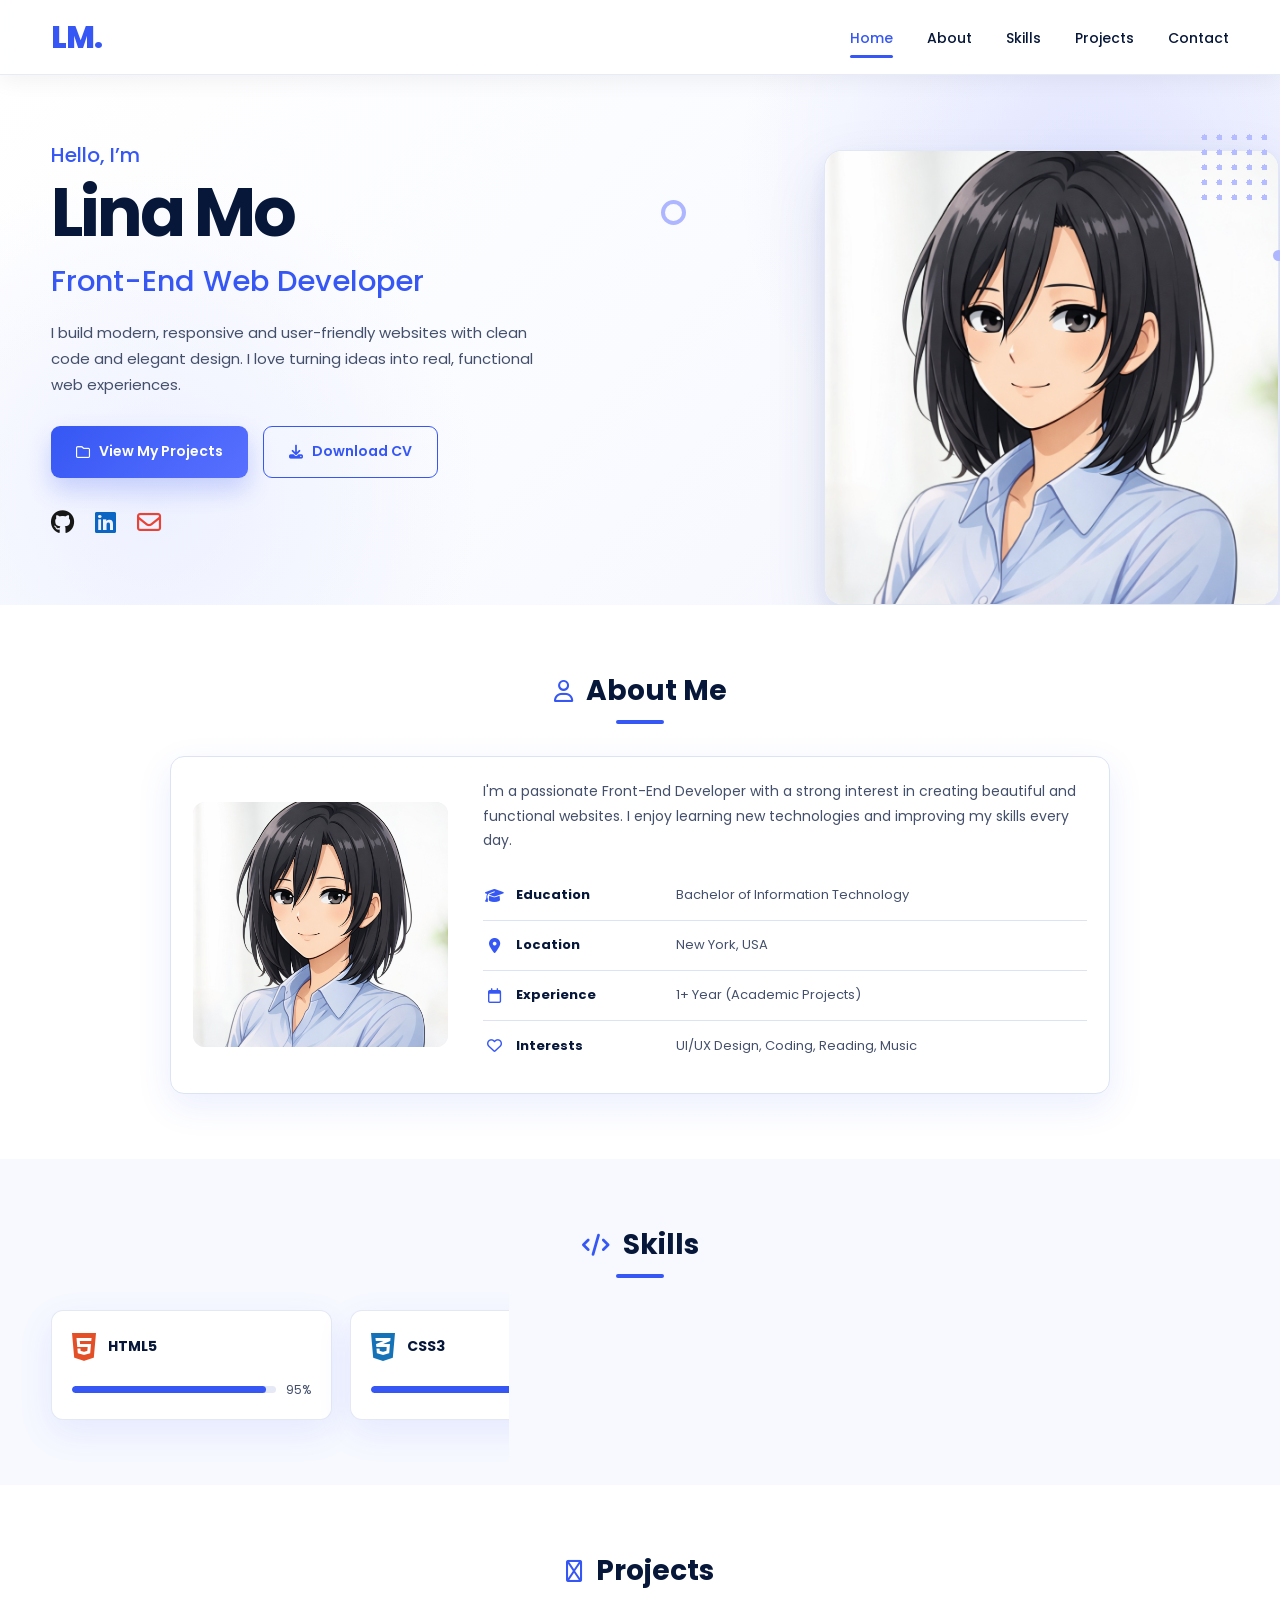
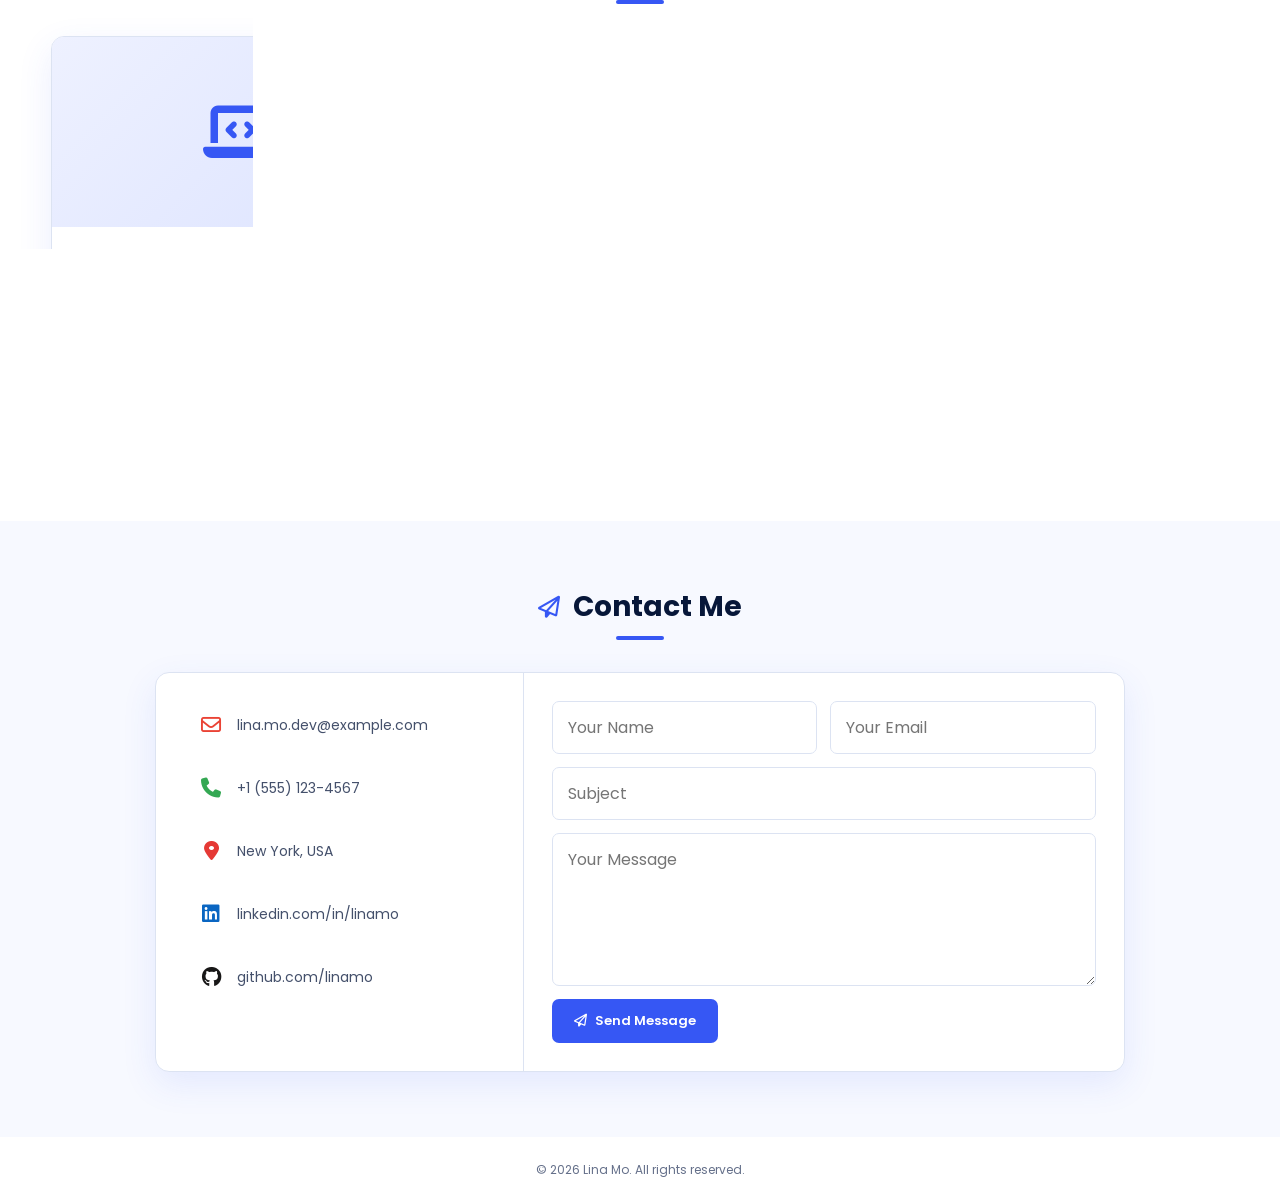
==== index.html @ 5834d437 "Initial portfolio website" ====
<!DOCTYPE html>
<html lang="en">
  <head>
    <meta charset="UTF-8" />

   <meta
      name="viewport"
      content="width=device-width, initial-scale=1.0"
    />

  <title>Lina Mo | Portfolio</title>

  <link rel="stylesheet" href="style.css" />

  <link
      rel="stylesheet"
      href="https://cdnjs.cloudflare.com/ajax/libs/font-awesome/6.5.2/css/all.min.css"
    />
  </head>

  <body>
<!-- Header -->

  <header class="header">
      <nav class="navbar container">
        <a href="#home" class="logo">LM.</a>

  <ul class="nav-links">
  <li>
    <a href="#home" class="active">Home</a>
  </li>

  <li>
    <a href="#about">About</a>
  </li>

   <li>
    <a href="#skills">Skills</a>
   </li>

   <li>
    <a href="#projects">Projects</a>
  </li>

   <li>
            <a href="#contact">Contact</a>
          </li>
        </ul>
      </nav>
    </header>

 <main>
 <!-- Hero Section -->

 <section class="hero" id="home">
        <div class="hero-container container">
          <div class="hero-content">
            <p class="hero-intro">Hello, I’m</p>

   <h1>Lina Mo</h1>

   <h2>Front-End Web Developer</h2>

  <p class="hero-description">
       I build modern, responsive and user-friendly websites
       with clean code and elegant design. I love turning ideas
       into real, functional web experiences.
  </p>

  <div class="hero-buttons">
              <a href="#projects" class="btn primary-btn">
                <i class="fa-regular fa-folder"></i>
                View My Projects
              </a>

   <a
                href="files/Lina_Mo_Sample_CV.pdf"
                class="btn secondary-btn"
                download
              >
                <i class="fa-solid fa-download"></i>
                Download CV
              </a>
            </div>

   <div class="social-links">
              <a href="#" aria-label="GitHub">
                <i class="fa-brands fa-github"></i>
              </a>

   <a href="#" aria-label="LinkedIn">
                <i class="fa-brands fa-linkedin"></i>
              </a>

   <a
                href="mailto:lina.mo.dev@example.com"
                aria-label="Email"
              >
                <i class="fa-regular fa-envelope"></i>
              </a>
            </div>
          </div>

  <div class="hero-visual">
            <span class="shape circle-shape"></span>
            <span class="shape dot-shape"></span>
            <span class="shape dots-shape"></span>

  <div class="hero-image-card">
 <img
    src="./images/mikasa-transparent.png"
    alt="Illustration of Lina Mo"
  />

            </div>
          </div>
        </div>
      </section>

<!-- About Section -->

<section class="about section" id="about">
        <div class="container">
          <div class="section-heading">
            <div class="heading-line">
              <i class="fa-regular fa-user"></i>
              <h2>About Me</h2>
            </div>

   <span class="heading-underline"></span>
          </div>

  <div class="about-card">
            <div class="about-image">
<img
    src="./images/mikasa-transparent.png"
    alt="Illustration of Lina Mo"
  />

            </div>

   <div class="about-content">
              <p class="about-description">
                I'm a passionate Front-End Developer with a strong
                interest in creating beautiful and functional websites.
                I enjoy learning new technologies and improving my
                skills every day.
              </p>

   <div class="about-details">
                <div class="detail-row">
                  <div class="detail-label">
                    <i class="fa-solid fa-graduation-cap"></i>
                    <strong>Education</strong>
                  </div>

   <p>Bachelor of Information Technology</p>
                </div>

  <div class="detail-row">
                  <div class="detail-label">
                    <i class="fa-solid fa-location-dot"></i>
                    <strong>Location</strong>
                  </div>

   <p>New York, USA</p>
                </div>

   <div class="detail-row">
                  <div class="detail-label">
                    <i class="fa-regular fa-calendar"></i>
                    <strong>Experience</strong>
                  </div>

  <p>1+ Year (Academic Projects)</p>
                </div>

  <div class="detail-row">
                  <div class="detail-label">
                    <i class="fa-regular fa-heart"></i>
                    <strong>Interests</strong>
                  </div>

   <p>UI/UX Design, Coding, Reading, Music</p>
                </div>
              </div>
            </div>
          </div>
        </div>
      </section>

 <!-- Skills Section -->

 <section class="skills section" id="skills">
        <div class="container">
          <div class="section-heading">
            <div class="heading-line">
              <i class="fa-solid fa-code"></i>
              <h2>Skills</h2>
            </div>

   <span class="heading-underline"></span>
          </div>

  <div class="skills-grid">
            <article class="skill-card">
              <div class="skill-top">
                <i class="fa-brands fa-html5 html-icon"></i>
                <h3>HTML5</h3>
              </div>
    <div class="skill-bottom">
                <div class="progress">
                  <span style="width: 95%"></span>
                </div>

   <p>95%</p>
              </div>
            </article>

  <article class="skill-card">
              <div class="skill-top">
                <i class="fa-brands fa-css3-alt css-icon"></i>
                <h3>CSS3</h3>
              </div>

  <div class="skill-bottom">
                <div class="progress">
                  <span style="width: 90%"></span>
  </div>

  <p>90%</p>
  </div>
  </article>

  <article class="skill-card">
              <div class="skill-top">
                <i class="fa-brands fa-js js-icon"></i>
                <h3>JavaScript</h3>
              </div>

   <div class="skill-bottom">
                <div class="progress">
                  <span style="width: 70%"></span>
                </div>

   <p>70%</p>
              </div>
            </article>

  <article class="skill-card">
              <div class="skill-top">
                <i class="fa-brands fa-github github-icon"></i>
                <h3>Git & GitHub</h3>
              </div>

  <div class="skill-bottom">
                <div class="progress">
                  <span style="width: 85%"></span>
                </div>

  <p>85%</p>
              </div>
            </article>
          </div>
        </div>
      </section>

 <!-- Projects Section -->

 <section class="projects section" id="projects">
        <div class="container">
          <div class="section-heading">
            <div class="heading-line">
              <i class="fa-regular fa-briefcase"></i>
              <h2>Projects</h2>
            </div>
       <span class="heading-underline"></span>
          </div>

  <div class="projects-grid">
            <article class="project-card">
              <div class="project-image project-placeholder">
                <i class="fa-solid fa-laptop-code"></i>
              </div>

  <div class="project-content">
                <h3>Portfolio Website</h3>

  <p>
                  A personal portfolio website created to showcase
                  skills, education and projects.
                </p>

   <div class="project-tags">
                  <span>HTML</span>
                  <span>CSS</span>
                </div>

   <div class="project-links">
                  <a href="#">
                    <i class="fa-solid fa-arrow-up-right-from-square"></i>
                    Live Demo
                  </a>

 <a href="#">
                    <i class="fa-brands fa-github"></i>
                    GitHub
                  </a>
                </div>
              </div>
            </article>

  <article class="project-card">
              <div class="project-image project-placeholder">
                <i class="fa-solid fa-id-card"></i>
              </div>

  <div class="project-content">
                <h3>Student ID System</h3>

   <p>
                  A digital student identification system with a
                  profile card and QR code.
                </p>

   <div class="project-tags">
                  <span>HTML</span>
                  <span>CSS</span>
                  <span>JavaScript</span>
                </div>

  <div class="project-links">
                  <a href="#">
                    <i class="fa-solid fa-arrow-up-right-from-square"></i>
                    Live Demo
                  </a>

  <a href="#">
                    <i class="fa-brands fa-github"></i>
                    GitHub
                  </a>
                </div>
              </div>
            </article>

  <article class="project-card">
              <div class="project-image project-placeholder">
                <i class="fa-solid fa-mug-hot"></i>
              </div>

   <div class="project-content">
                <h3>Coffee Shop Website</h3>

   <p>
                  A modern and responsive landing page designed for a
                  coffee shop.
                </p>

  <div class="project-tags">
                  <span>HTML</span>
                  <span>CSS</span>
                </div>

   <div class="project-links">
                  <a href="#">
                    <i class="fa-solid fa-arrow-up-right-from-square"></i>
                    Live Demo
                  </a>

  <a href="#">
                    <i class="fa-brands fa-github"></i>
                    GitHub
                  </a>
                </div>
              </div>
            </article>
          </div>
        </div>
      </section>

<!-- Contact Section -->
<section class="contact section" id="contact">
        <div class="container">
          <div class="section-heading">
            <div class="heading-line">
              <i class="fa-regular fa-paper-plane"></i>
              <h2>Contact Me</h2>
            </div>

<span class="heading-underline"></span>
          </div>

  <div class="contact-card">
            <div class="contact-info">
              <div class="contact-item">
                <i class="fa-regular fa-envelope"></i>
                <p>lina.mo.dev@example.com</p>
              </div>

  <div class="contact-item">
                <i class="fa-solid fa-phone"></i>
                <p>+1 (555) 123-4567</p>
              </div>

  <div class="contact-item">
                <i class="fa-solid fa-location-dot"></i>
                <p>New York, USA</p>
              </div>

   <div class="contact-item">
                <i class="fa-brands fa-linkedin"></i>
                <p>linkedin.com/in/linamo</p>
              </div>

   <div class="contact-item">
                <i class="fa-brands fa-github"></i>
                <p>github.com/linamo</p>
              </div>
            </div>

  <form class="contact-form">
              <div class="form-row">
                <input
                  type="text"
                  name="name"
                  placeholder="Your Name"
                  required
                />

  <input
                  type="email"
                  name="email"
                  placeholder="Your Email"
                  required
                />
              </div>

  <input
                type="text"
                name="subject"
                placeholder="Subject"
                required
              />

  <textarea
                name="message"
                placeholder="Your Message"
                rows="5"
                required
              ></textarea>

  <button type="submit" class="send-button">
                <i class="fa-regular fa-paper-plane"></i>
                Send Message
              </button>
            </form>
          </div>
        </div>
      </section>
    </main>

<footer class="footer">
      <p>© 2026 Lina Mo. All rights reserved.</p>
    </footer>
  </body>
</html>
---- style.css ----
@import url("https://fonts.googleapis.com/css2?family=Poppins:wght@400;500;600;700;800&display=swap");

:root {
  --primary: #3657f4;
  --primary-dark: #2842d8;
  --dark: #071739;
  --text: #44506b;
  --light-text: #65708a;
  --background: #f8faff;
  --white: #ffffff;
  --soft-blue: #eef1ff;
  --border: #dce3f2;
  --shadow: 0 12px 35px rgba(54, 87, 244, 0.1);
}

* {
  margin: 0;
  padding: 0;
  box-sizing: border-box;
}

html {
  scroll-behavior: smooth;
  scroll-padding-top: 75px;
}

body {
  font-family: "Poppins", sans-serif;
  color: var(--dark);
  background-color: var(--background);
}

a {
  text-decoration: none;
}

ul {
  list-style: none;
}

img {
  display: block;
  max-width: 100%;
}

button,
input,
textarea {
  font: inherit;
}

.container {
  width: min(1240px, 92%);
  margin-inline: auto;
}

/* Header */

.header {
  width: 100%;
  position: sticky;
  top: 0;
  z-index: 1000;

  background-color: rgba(255, 255, 255, 0.88);
  backdrop-filter: blur(14px);
  -webkit-backdrop-filter: blur(14px);

  border-bottom: 1px solid rgba(220, 227, 242, 0.7);
  box-shadow: 0 5px 22px rgba(15, 23, 42, 0.06);
}

.navbar {
  min-height: 74px;

  display: flex;
  justify-content: space-between;
  align-items: center;
}

.logo {
  color: var(--primary);
  font-size: 31px;
  font-weight: 800;
  letter-spacing: -1px;
}

.nav-links {
  display: flex;
  align-items: center;
  gap: 34px;
}

.nav-links a {
  color: var(--dark);
  font-size: 14px;
  font-weight: 500;
  padding-block: 26px;

  position: relative;
  transition: color 0.25s ease;
}

.nav-links a::after {
  content: "";

  width: 0;
  height: 3px;

  position: absolute;
  left: 0;
  bottom: 16px;

  border-radius: 20px;
  background-color: var(--primary);

  transition: width 0.25s ease;
}

.nav-links a:hover,
.nav-links a.active {
  color: var(--primary);
}

.nav-links a:hover::after,
.nav-links a.active::after {
  width: 100%;
}

/* Hero */

.hero {
  overflow: hidden;
  position: relative;

  background:
    radial-gradient(
      circle at 85% 18%,
      rgba(93, 112, 255, 0.15),
      transparent 30%
    ),
    radial-gradient(
      circle at 12% 80%,
      rgba(220, 226, 255, 0.45),
      transparent 27%
    ),
    linear-gradient(
      135deg,
      #ffffff 0%,
      #fafbff 50%,
      #f3f5ff 100%
    );
}

.hero-container {
  min-height: 530px;

  display: grid;
  grid-template-columns: 46% 54%;
  align-items: center;
  gap: 50px;
}

.hero-content {
  position: relative;
  z-index: 5;
}

.hero-intro {
  color: var(--primary);
  font-size: 20px;
  font-weight: 500;
  margin-bottom: 7px;
}

.hero-content h1 {
  color: var(--dark);
  font-size: clamp(52px, 5.4vw, 68px);
  line-height: 1.05;
  letter-spacing: -3px;
  margin-bottom: 11px;
}

.hero-content h2 {
  color: var(--primary);
  font-size: clamp(23px, 2.4vw, 29px);
  font-weight: 500;
  margin-bottom: 17px;
}

.hero-description {
  max-width: 500px;

  color: var(--text);
  font-size: 15px;
  line-height: 1.75;

  margin-bottom: 27px;
}

.hero-buttons {
  display: flex;
  flex-wrap: wrap;
  gap: 15px;

  margin-bottom: 27px;
}

.btn {
  min-height: 52px;
  padding: 14px 25px;

  display: inline-flex;
  justify-content: center;
  align-items: center;
  gap: 9px;

  border-radius: 9px;
  font-size: 14px;
  font-weight: 600;

  transition:
    transform 0.25s ease,
    box-shadow 0.25s ease,
    background-color 0.25s ease,
    color 0.25s ease;
}
.primary-btn {
  color: var(--white);

  background:
    linear-gradient(
      135deg,
      var(--primary),
      #5870ff
    );

  box-shadow: 0 12px 24px rgba(54, 87, 244, 0.23);
}

.primary-btn:hover {
  background:
    linear-gradient(
      135deg,
      var(--primary-dark),
      var(--primary)
    );

  transform: translateY(-3px);
  box-shadow: 0 16px 30px rgba(54, 87, 244, 0.3);
}

.secondary-btn {
  color: var(--primary);
  border: 1.5px solid var(--primary);
  background-color: transparent;
}

.secondary-btn:hover {
  color: var(--white);
  background-color: var(--primary);
  transform: translateY(-3px);
}

.social-links {
  display: flex;
  align-items: center;
  gap: 21px;
}

.social-links a {
  color: var(--dark);
  font-size: 24px;

  transition:
    color 0.25s ease,
    transform 0.25s ease;
}
.social-links .fa-github {
  color: #181717;
}

.social-links .fa-linkedin {
  color: #0a66c2;
}

.social-links .fa-envelope {
  color: #ea4335;
}

.social-links a:hover {
  color: var(--primary);
  transform: translateY(-3px);
}

.social-links a:hover i {
  transform: scale(1.15);
}

.social-links i {
  transition:
    transform 0.25s ease,
    filter 0.25s ease;
}

.social-links a:hover i {
  filter: brightness(0.9);
}

/* Hero Image */

.hero-visual {
  min-height: 530px;

  position: relative;

  display: flex;
  justify-content: flex-end;
  align-items: flex-end;
}

.hero-image-card {
  width: 455px;
  height: 455px;

  position: relative;
  z-index: 2;

  overflow: hidden;

  border: 1px solid rgba(220, 227, 242, 0.85);
  border-radius: 18px;

  background-color: var(--white);

  box-shadow:
    0 24px 60px rgba(37, 54, 110, 0.13),
    0 8px 20px rgba(54, 87, 244, 0.08);

  transition:
    transform 0.4s ease,
    box-shadow 0.4s ease;
}

.hero-image-card:hover {
  transform: translateY(-8px);

  box-shadow:
    0 32px 70px rgba(37, 54, 110, 0.17),
    0 12px 25px rgba(54, 87, 244, 0.12);
}

.about-card,
.skill-card,
.project-card,
.contact-card {
  transition:
    transform 0.3s ease,
    box-shadow 0.3s ease;
}

.about-card:hover,
.skill-card:hover,
.project-card:hover {
  transform: translateY(-6px);
  box-shadow: 0 18px 40px rgba(54, 87, 244, 0.13);
}
.hero-content {
  animation: fadeUp 0.8s ease both;
}

.hero-visual {
  animation: fadeInRight 0.9s ease both;
}

.about-card,
.skills-grid,
.projects-grid,
.contact-card {
  animation: fadeUp 0.8s ease both;
}

@keyframes fadeUp {
  from {
    opacity: 0;
    transform: translateY(25px);
  }

  to {
    opacity: 1;
    transform: translateY(0);
  }
}

@keyframes fadeInRight {
  from {
    opacity: 0;
    transform: translateX(35px);
  }

  to {
    opacity: 1;
    transform: translateX(0);
  }
}

.hero-image-card img {
  width: 100%;
  height: 100%;

  object-fit: cover;
  object-position: top center;
}

.shape {
  position: absolute;
  z-index: 3;
  pointer-events: none;
}

.circle-shape {
  width: 25px;
  height: 25px;

  top: 125px;
  left: 18px;

  border: 4px solid #aeb6ff;
  border-radius: 50%;
}

.dot-shape {
  width: 11px;
  height: 11px;

  top: 175px;
  right: -5px;

  border-radius: 50%;
  background-color: #aeb6ff;
}

.dots-shape {
  width: 70px;
  height: 70px;

  top: 55px;
  right: 12px;

  background-image: radial-gradient(
    #b5bcff 3px,
    transparent 3px
  );

  background-size: 15px 15px;
}

/* Shared Sections */

.section {
  padding: 65px 0;
}

.section-heading {
  display: flex;
  flex-direction: column;
  align-items: center;

  margin-bottom: 32px;
}

.heading-line {
  display: flex;
  align-items: center;
  gap: 13px;
}

.heading-line i {
  color: var(--primary);
  font-size: 22px;
}

.heading-line h2 {
  color: var(--dark);
  font-size: 28px;
}

.heading-underline {
  width: 48px;
  height: 4px;

  margin-top: 8px;

  border-radius: 20px;
  background-color: var(--primary);
}

/* About */

.about {
  background-color: var(--white);
}

.about-card {
  max-width: 940px;
  margin-inline: auto;
  padding: 22px;

  display: grid;
  grid-template-columns: 255px 1fr;
  align-items: center;
  gap: 35px;

  border: 1px solid var(--border);
  border-radius: 14px;
  background-color: var(--white);
  box-shadow: var(--shadow);
}

.about-image {
  height: 245px;

  overflow: hidden;
  border-radius: 12px;
  background-color: var(--soft-blue);
}

.about-image img {
  width: 100%;
  height: 100%;

  object-fit: cover;
  object-position: top center;
}

.about-description {
  color: var(--text);
  font-size: 14px;
  line-height: 1.75;

  margin-bottom: 18px;
}

.detail-row {
  min-height: 50px;

  display: grid;
  grid-template-columns: 175px 1fr;
  align-items: center;
  gap: 18px;

  border-bottom: 1px solid var(--border);
}

.detail-row:last-child {
  border-bottom: none;
}

.detail-label {
  display: flex;
  align-items: center;
  gap: 11px;
}

.detail-label i {
  width: 22px;

  color: var(--primary);
  font-size: 15px;
  text-align: center;
}

.detail-label strong {
  color: var(--dark);
  font-size: 13px;
}

.detail-row p {
  color: var(--text);
  font-size: 13px;
}

/* Skills */

.skills {
  background-color: #f7f9ff;
}

.skills-grid {
  display: grid;
  grid-template-columns: repeat(4, 1fr);
  gap: 18px;
}

.skill-card {
  padding: 20px;

  border: 1px solid rgba(220, 227, 242, 0.8);
  border-radius: 12px;

  background-color: var(--white);
  box-shadow: var(--shadow);
}

.skill-top {
  display: flex;
  align-items: center;
  gap: 12px;

  margin-bottom: 18px;
}

.skill-top i {
  font-size: 32px;
}

.skill-top h3 {
  font-size: 14px;
}

.html-icon {
  color: #e34f26;
}

.css-icon {
  color: #1572b6;
}

.js-icon {
  color: #e9c500;
}

.github-icon {
  color: #111827;
}

.skill-bottom {
  display: flex;
  align-items: center;
  gap: 10px;
}

.progress {
  height: 7px;
  flex: 1;

  overflow: hidden;
  border-radius: 20px;
  background-color: #e5e9f5;
}

.progress span {
  display: block;
  height: 100%;

  border-radius: 20px;
  background-color: var(--primary);
}

.skill-bottom p {
  color: var(--text);
  font-size: 12px;
}

/* Projects */

.projects {
  background-color: var(--white);
}

.projects-grid {
  display: grid;
  grid-template-columns: repeat(3, 1fr);
  gap: 22px;
}

.project-card {
  overflow: hidden;

  border: 1px solid var(--border);
  border-radius: 13px;

  background-color: var(--white);
  box-shadow: var(--shadow);

  transition:
    transform 0.25s ease,
    box-shadow 0.25s ease;
}

.project-card:hover {
  transform: translateY(-6px);
  box-shadow: 0 18px 40px rgba(54, 87, 244, 0.14);
}

.project-image {
  width: 100%;
  height: 190px;
}

.project-placeholder {
  display: flex;
  justify-content: center;
  align-items: center;

  color: var(--primary);
  font-size: 60px;

  background:
    linear-gradient(
      135deg,
      #eef1ff,
      #dce3ff
    );
}

.project-content {
  padding: 20px;
}

.project-content h3 {
  font-size: 17px;
  margin-bottom: 9px;
}

.project-content > p {
  min-height: 66px;

  color: var(--text);
  font-size: 13px;
  line-height: 1.65;
}

.project-tags {
  display: flex;
  flex-wrap: wrap;
  gap: 7px;

  margin: 15px 0;
}

.project-tags span {
  padding: 4px 9px;

  color: var(--primary);
  font-size: 10px;
  font-weight: 600;

  border-radius: 5px;
  background-color: var(--soft-blue);
}

.project-links {
  display: flex;
  justify-content: space-between;
  gap: 15px;

  padding-top: 14px;
  border-top: 1px solid var(--border);
}

.project-links a {
  color: var(--primary);
  font-size: 12px;
  font-weight: 600;
}

/* Contact */

.contact {
  background-color: #f7f9ff;
}

.contact-card {
  max-width: 970px;
  margin-inline: auto;

  display: grid;
  grid-template-columns: 38% 62%;

  overflow: hidden;
  border: 1px solid var(--border);
  border-radius: 14px;

  background-color: var(--white);
  box-shadow: var(--shadow);
}

.contact-info {
  padding: 32px;

  border-right: 1px solid var(--border);
}

.contact-item {
    display: flex;
    align-items: center;
    gap: 15px;
    margin-bottom: 22px;
}


.contact-item:last-child {
  margin-bottom: 0;
}

.contact-item i {
    width: 22px;
    font-size: 20px;
    text-align: center;
    transition: transform .3s ease;
}

.contact-item:hover i{
    transform: scale(1.15);
}

.contact-item p{
    color: var(--text);
    font-size:14px;
}
.contact-item .fa-envelope{
    color:#EA4335;
}

.contact-item .fa-phone{
    color:#34A853;
}

.contact-item .fa-location-dot{
    color:#E53935;
}

.contact-item .fa-linkedin{
    color:#0A66C2;
}

.contact-item .fa-github{
    color:#181717;
}
.contact-item {
    padding: 10px 12px;
    border-radius: 10px;
    transition:
        background-color .3s ease,
        transform .3s ease;
}

.contact-item:hover {
    background-color: #f4f7ff;
    transform: translateX(4px);
}

.contact-form {
  padding: 28px;

  display: flex;
  flex-direction: column;
  gap: 13px;
}

.form-row {
  display: grid;
  grid-template-columns: 1fr 1fr;
  gap: 13px;
}

.contact-form input,
.contact-form textarea {
  width: 100%;
  padding: 13px 15px;

  color: var(--dark);

  outline: none;
  resize: vertical;

  border: 1px solid var(--border);
  border-radius: 7px;
  background-color: var(--white);

  transition:
    border-color 0.25s ease,
    box-shadow 0.25s ease;
}

.contact-form input:focus,
.contact-form textarea:focus {
  border-color: var(--primary);
  box-shadow: 0 0 0 3px rgba(54, 87, 244, 0.09);
}

.send-button {
  width: fit-content;
  padding: 12px 22px;

  display: inline-flex;
  align-items: center;
  gap: 8px;

  color: var(--white);
  font-size: 13px;
  font-weight: 600;

  cursor: pointer;
  border: none;
  border-radius: 7px;
  background-color: var(--primary);

  transition:
    transform 0.25s ease,
    background-color 0.25s ease;
}

.send-button:hover {
  background-color: var(--primary-dark);
  transform: translateY(-2px);
}

/* Footer */

.footer {
  padding: 24px;

  color: var(--light-text);
  font-size: 12px;
  text-align: center;

  background-color: var(--white);
}

/* Tablet */

@media (max-width: 950px) {
  .hero-container {
    grid-template-columns: 1fr;
    gap: 25px;

    padding-block: 55px 0;
    text-align: center;
  }

  .hero-content {
    order: 2;
    padding-bottom: 50px;
  }

  .hero-visual {
    order: 1;

    min-height: 430px;
    justify-content: center;
  }

  .hero-description {
    margin-inline: auto;
  }

  .hero-buttons,
  .social-links {
    justify-content: center;
  }

  .hero-image-card {
    width: 400px;
    height: 400px;
  }

  .skills-grid {
    grid-template-columns: repeat(2, 1fr);
  }

  .projects-grid {
    grid-template-columns: repeat(2, 1fr);
  }
}

/* Mobile */

@media (max-width: 720px) {
  html {
    scroll-padding-top: 125px;
  }

  .navbar {
    flex-direction: column;
    justify-content: center;
    gap: 7px;

    padding-top: 10px;
  }

  .logo {
    font-size: 27px;
  }

  .nav-links {
    width: 100%;

    justify-content: center;
    flex-wrap: wrap;

    gap: 16px;
  }

  .nav-links a {
    padding-block: 8px 15px;
    font-size: 12px;
  }

  .nav-links a::after {
    bottom: 6px;
  }

  .hero-container {
    padding-top: 35px;
  }

  .hero-visual {
    min-height: 340px;
  }

  .hero-image-card {
    width: 325px;
    height: 325px;
  }

  .circle-shape {
    left: 3px;
  }

  .dot-shape {
    right: 3px;
  }

  .hero-content h1 {
    font-size: 45px;
  }

  .hero-content h2 {
    font-size: 22px;
  }

  .hero-description {
    font-size: 14px;
  }

  .btn {
    width: 100%;
  }

  .section {
    padding: 50px 0;
  }

  .heading-line h2 {
    font-size: 24px;
  }

  .about-card {
    grid-template-columns: 1fr;
    padding: 18px;
  }

  .about-image {
    width: min(320px, 100%);
    height: 280px;

    margin-inline: auto;
  }

  .detail-row {
    grid-template-columns: 1fr;
    gap: 7px;

    padding: 12px 0;
  }

  .skills-grid,
  .projects-grid {
    grid-template-columns: 1fr;
  }

  .contact-card {
    grid-template-columns: 1fr;
  }

  .contact-info {
    border-right: none;
    border-bottom: 1px solid var(--border);
  }

  .form-row {
    grid-template-columns: 1fr;
  }

  .send-button {
    width: 100%;
    justify-content: center;
  }
}

/* Small Mobile */

@media (max-width: 420px) {
  .container {
    width: 92%;
  }

  .nav-links {
    gap: 11px;
  }

  .hero-visual {
    min-height: 290px;
  }

  .hero-image-card {
    width: 275px;
    height: 275px;
  }

  .hero-content h1 {
    font-size: 39px;
  }

  .hero-content h2 {
    font-size: 19px;
  }

  .hero-description {
    font-size: 13px;
  }

  .contact-info,
  .contact-form {
    padding: 22px 18px;
  }
}
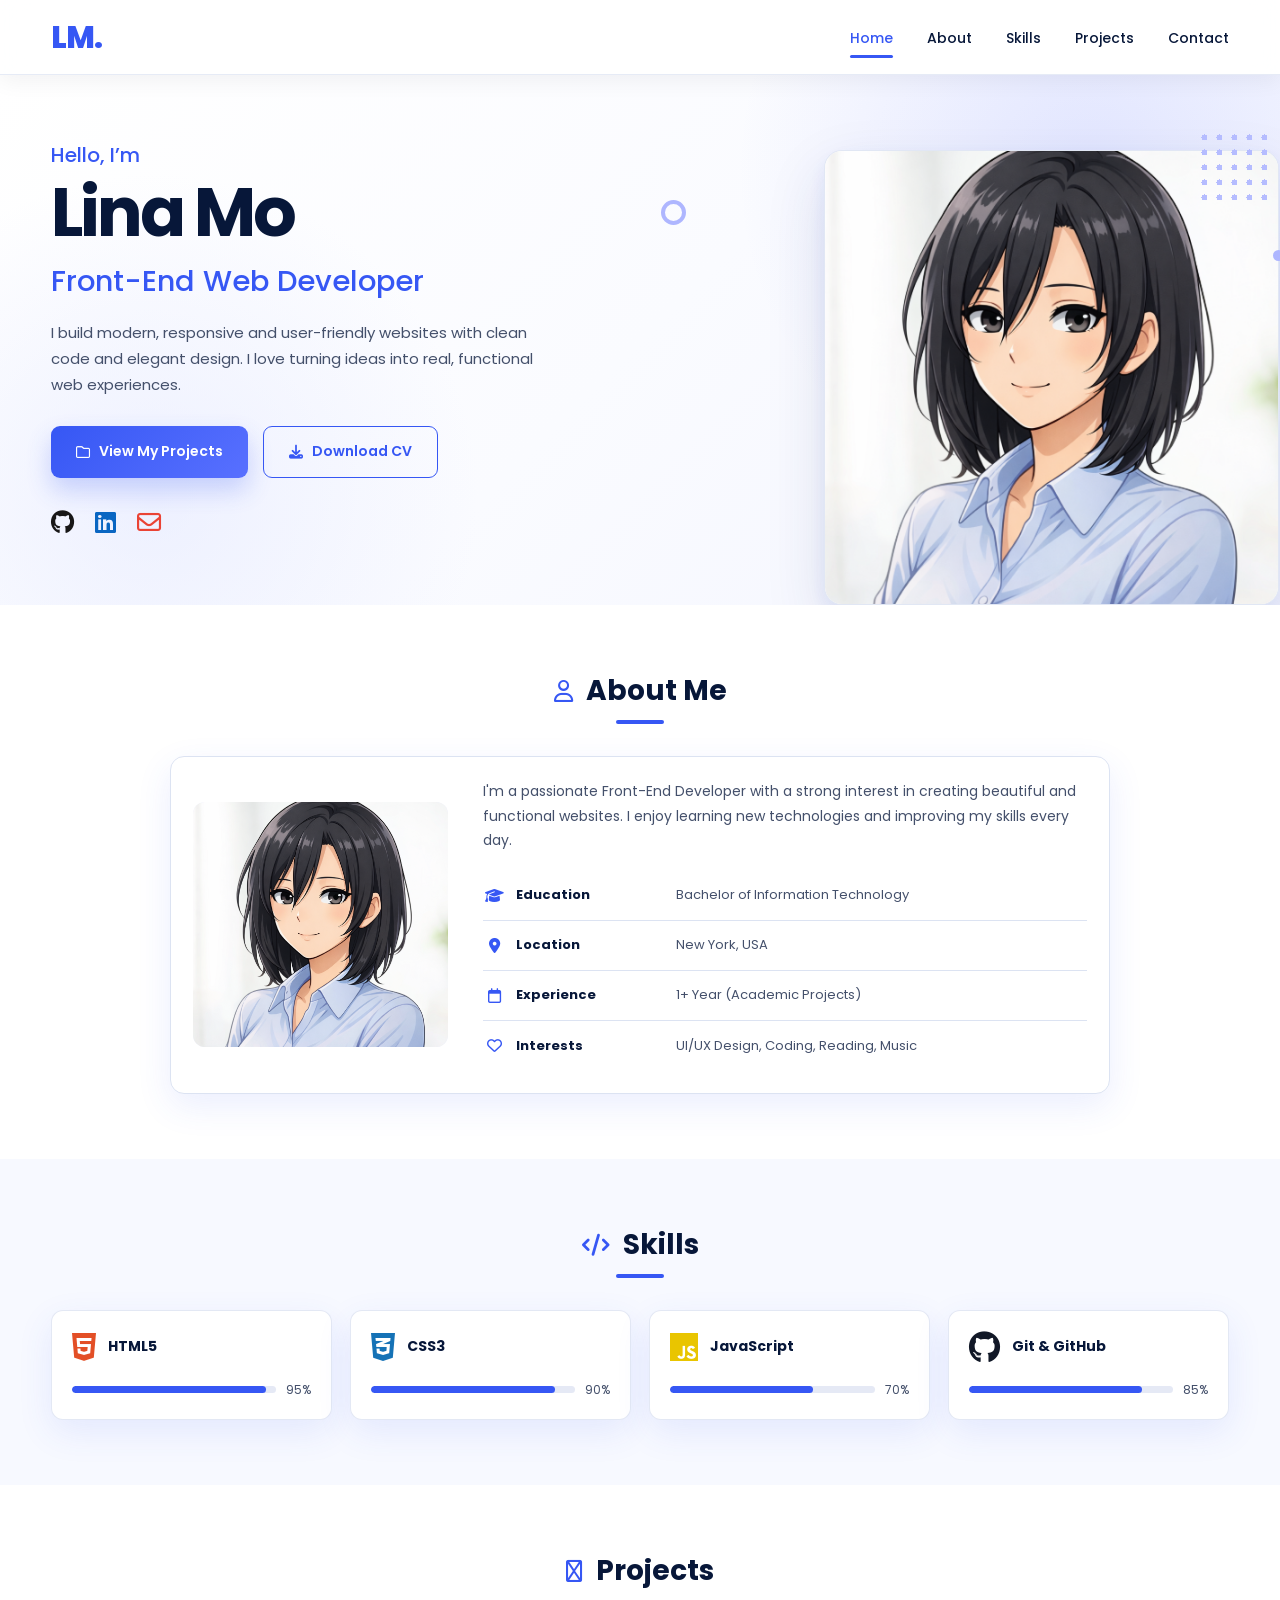
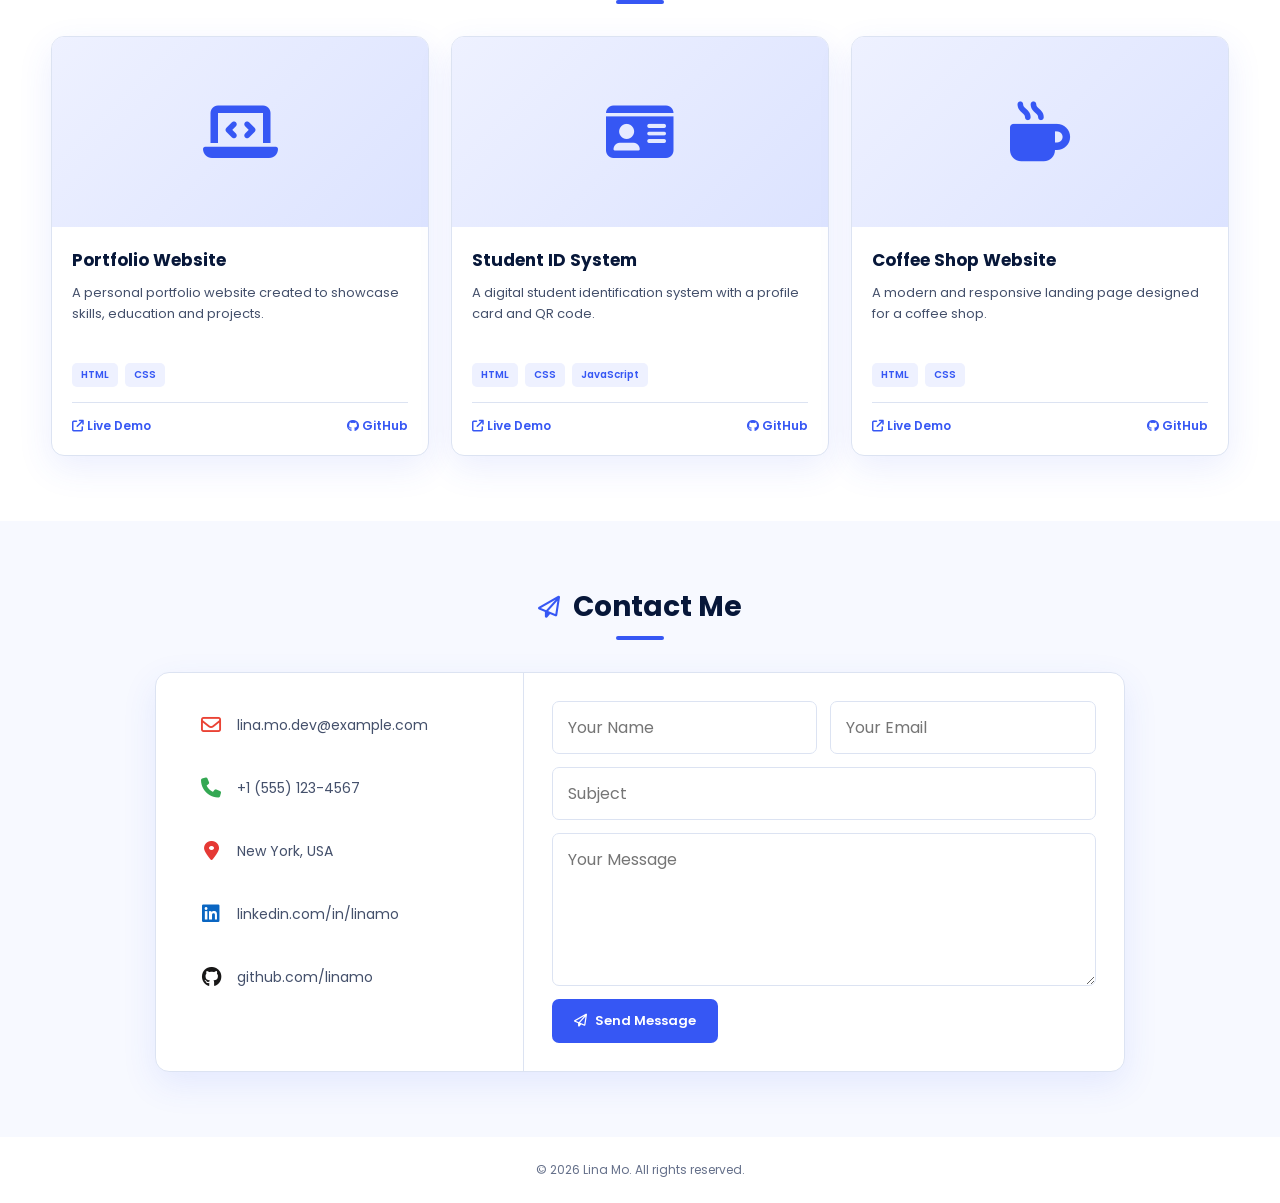
==== commit f3127483: "Update portfolio links" ====
--- a/index.html
+++ b/index.html
@@ -84,9 +84,14 @@
             </div>
 
    <div class="social-links">
-              <a href="#" aria-label="GitHub">
-                <i class="fa-brands fa-github"></i>
-              </a>
+             <a
+                 href="https://github.com/linamoayadnofal/portfolio-website"
+                 target="_blank"
+                 rel="noopener noreferrer"
+                 aria-label="GitHub"
+              >
+  <i class="fa-brands fa-github"></i>
+</a>
 
    <a href="#" aria-label="LinkedIn">
                 <i class="fa-brands fa-linkedin"></i>
@@ -330,18 +335,23 @@
                 </div>
 
   <div class="project-links">
-                  <a href="#">
-                    <i class="fa-solid fa-arrow-up-right-from-square"></i>
-                    Live Demo
-                  </a>
-
-  <a href="#">
-                    <i class="fa-brands fa-github"></i>
-                    GitHub
-                  </a>
-                </div>
-              </div>
-            </article>
+  <a href="#" aria-label="Portfolio Live Demo">
+    <i class="fa-solid fa-arrow-up-right-from-square"></i>
+    Live Demo
+  </a>
+
+  <a
+    href="https://github.com/linamoayadnofal/portfolio-website"
+    target="_blank"
+    rel="noopener noreferrer"
+    aria-label="Portfolio GitHub Repository"
+  >
+    <i class="fa-brands fa-github"></i>
+    GitHub
+  </a>
+</div>
+            
+</article>
 
   <article class="project-card">
               <div class="project-image project-placeholder">
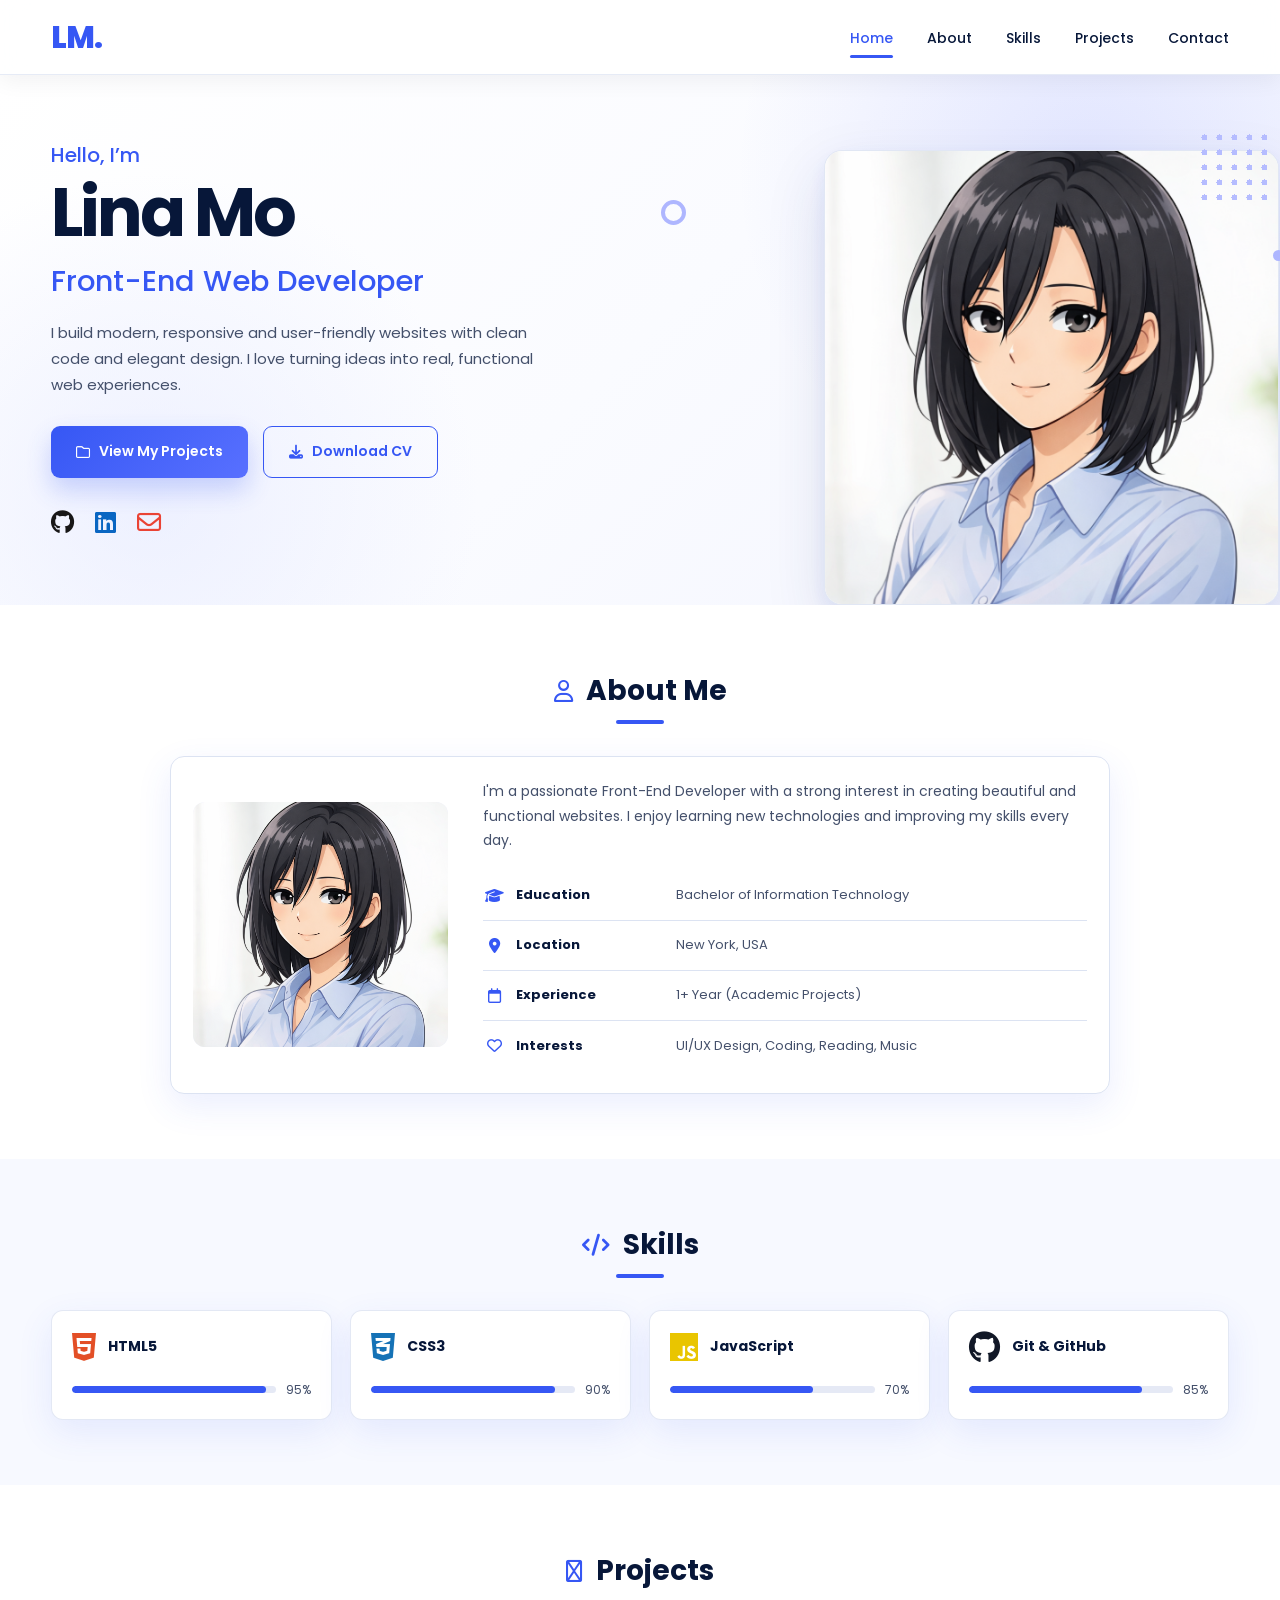
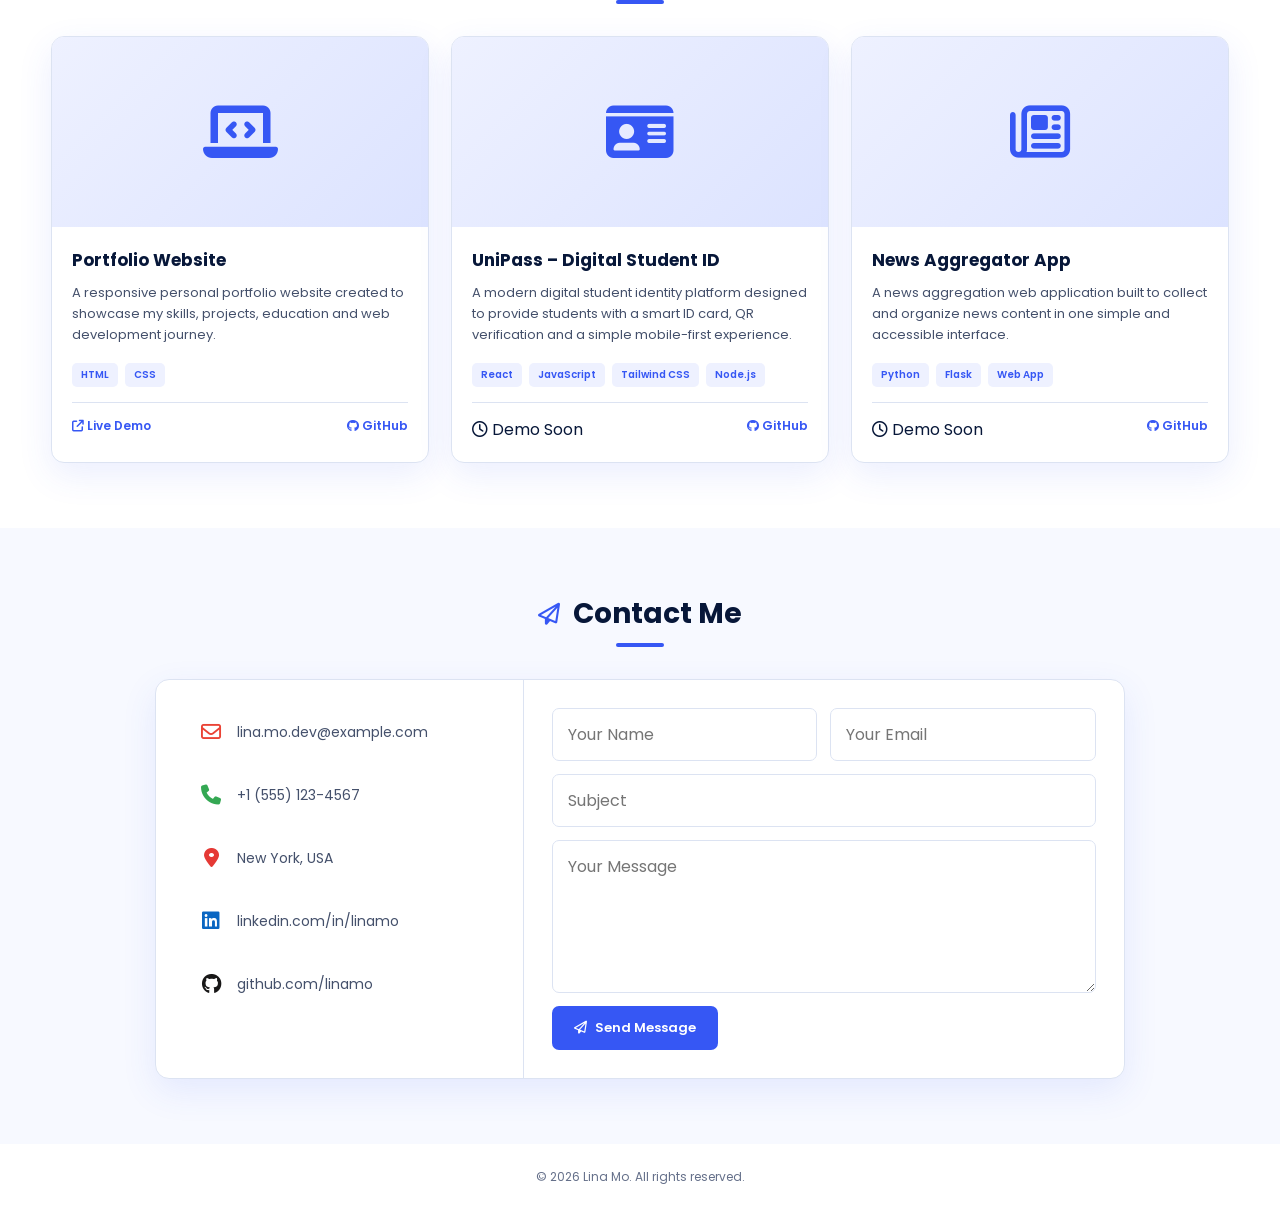
==== commit a1992dc1: "Update portfolio projects section" ====
--- a/index.html
+++ b/index.html
@@ -270,123 +270,145 @@
         </div>
       </section>
 
- <!-- Projects Section -->
-
- <section class="projects section" id="projects">
-        <div class="container">
-          <div class="section-heading">
-            <div class="heading-line">
-              <i class="fa-regular fa-briefcase"></i>
-              <h2>Projects</h2>
-            </div>
-       <span class="heading-underline"></span>
-          </div>
+
+  <!-- Projects Section -->
+<section class="projects section" id="projects">
+  <div class="container">
+
+ <div class="section-heading">
+      <div class="heading-line">
+        <i class="fa-regular fa-briefcase"></i>
+        <h2>Projects</h2>
+      </div>
+      <span class="heading-underline"></span>
+    </div>
 
   <div class="projects-grid">
-            <article class="project-card">
-              <div class="project-image project-placeholder">
-                <i class="fa-solid fa-laptop-code"></i>
-              </div>
-
-  <div class="project-content">
-                <h3>Portfolio Website</h3>
-
-  <p>
-                  A personal portfolio website created to showcase
-                  skills, education and projects.
-                </p>
+
+  <!-- Portfolio Website -->
+  <article class="project-card">
+        <div class="project-image project-placeholder">
+          <i class="fa-solid fa-laptop-code"></i>
+   </div>
+
+   <div class="project-content">
+          <h3>Portfolio Website</h3>
+   <p>
+            A responsive personal portfolio website created to showcase
+            my skills, projects, education and web development journey.
+    </p>
+
+  <div class="project-tags">
+            <span>HTML</span>
+            <span>CSS</span>
+          </div>
+
+  <div class="project-links">
+            <a
+              href="https://linamoayadnofal.github.io/portfolio-website/"
+              target="_blank"
+              rel="noopener noreferrer"
+            >
+              <i class="fa-solid fa-arrow-up-right-from-square"></i>
+              Live Demo
+            </a>
+
+   <a
+              href="https://github.com/linamoayadnofal/portfolio-website"
+              target="_blank"
+              rel="noopener noreferrer"
+            >
+              <i class="fa-brands fa-github"></i>
+              GitHub
+            </a>
+          </div>
+        </div>
+  </article>
+
+
+  <!-- UniPass -->
+ <article class="project-card">
+        <div class="project-image project-placeholder">
+          <i class="fa-solid fa-id-card"></i>
+        </div>
+
+   <div class="project-content">
+          <h3>UniPass – Digital Student ID</h3>
+
+   <p>
+            A modern digital student identity platform designed to provide
+            students with a smart ID card, QR verification and a simple
+            mobile-first experience.
+          </p>
 
    <div class="project-tags">
-                  <span>HTML</span>
-                  <span>CSS</span>
-                </div>
-
-   <div class="project-links">
-                  <a href="#">
-                    <i class="fa-solid fa-arrow-up-right-from-square"></i>
-                    Live Demo
-                  </a>
-
- <a href="#">
-                    <i class="fa-brands fa-github"></i>
-                    GitHub
-                  </a>
-                </div>
-              </div>
-            </article>
-
-  <article class="project-card">
-              <div class="project-image project-placeholder">
-                <i class="fa-solid fa-id-card"></i>
-              </div>
-
-  <div class="project-content">
-                <h3>Student ID System</h3>
-
-   <p>
-                  A digital student identification system with a
-                  profile card and QR code.
-                </p>
-
-   <div class="project-tags">
-                  <span>HTML</span>
-                  <span>CSS</span>
-                  <span>JavaScript</span>
-                </div>
+            <span>React</span>
+            <span>JavaScript</span>
+            <span>Tailwind CSS</span>
+            <span>Node.js</span>
+          </div>
 
   <div class="project-links">
-  <a href="#" aria-label="Portfolio Live Demo">
-    <i class="fa-solid fa-arrow-up-right-from-square"></i>
-    Live Demo
-  </a>
+            <span class="coming-soon">
+              <i class="fa-regular fa-clock"></i>
+              Demo Soon
+            </span>
 
   <a
-    href="https://github.com/linamoayadnofal/portfolio-website"
+    href="https://github.com/linamoayadnofal/UniPass-"
     target="_blank"
     rel="noopener noreferrer"
-    aria-label="Portfolio GitHub Repository"
   >
-    <i class="fa-brands fa-github"></i>
+  <i class="fa-brands fa-github"></i>
     GitHub
   </a>
-</div>
-            
-</article>
-
-  <article class="project-card">
-              <div class="project-image project-placeholder">
-                <i class="fa-solid fa-mug-hot"></i>
-              </div>
-
-   <div class="project-content">
-                <h3>Coffee Shop Website</h3>
+   </div>
+   </div>
+   </article>
+
+
+   <!-- News Aggregator -->
+   <article class="project-card">
+        <div class="project-image project-placeholder">
+          <i class="fa-regular fa-newspaper"></i>
+  </div>
+
+  <div class="project-content">
+          <h3>News Aggregator App</h3>
 
    <p>
-                  A modern and responsive landing page designed for a
-                  coffee shop.
-                </p>
-
-  <div class="project-tags">
-                  <span>HTML</span>
-                  <span>CSS</span>
-                </div>
+       A news aggregation web application built to collect and
+       organize news content in one simple and accessible interface.
+  </p>
+
+   <div class="project-tags">
+            <span>Python</span>
+            <span>Flask</span>
+            <span>Web App</span>
+          </div>
 
    <div class="project-links">
-                  <a href="#">
-                    <i class="fa-solid fa-arrow-up-right-from-square"></i>
-                    Live Demo
-                  </a>
-
-  <a href="#">
-                    <i class="fa-brands fa-github"></i>
-                    GitHub
-                  </a>
-                </div>
-              </div>
-            </article>
-          </div>
-        </div>
-      </section>
+  <span class="coming-soon">
+  <i class="fa-regular fa-clock"></i>
+    Demo Soon
+  </span>
+
+   <a
+     href="https://github.com/linamoayadnofal/news-aggregator-app-bylinanofal"
+     target="_blank"
+     rel="noopener noreferrer"
+   >
+   <i class="fa-brands fa-github"></i>
+    GitHub
+  </a>
+  </div>
+  </div>
+  </article>
+
+  </div> 
+
+  </div> 
+</section> 
 
 <!-- Contact Section -->
 <section class="contact section" id="contact">
--- a/style.css
+++ b/style.css
@@ -1136,9 +1136,21 @@
   .contact-form {
     padding: 22px 18px;
   }
-}
-
-
-
-
-
+
+  .coming-soon {
+  color: var(--light-text);
+  font-size: 12px;
+  font-weight: 600;
+
+  display: inline-flex;
+  align-items: center;
+  gap: 6px;
+
+  cursor: default;
+}
+}
+
+
+
+
+
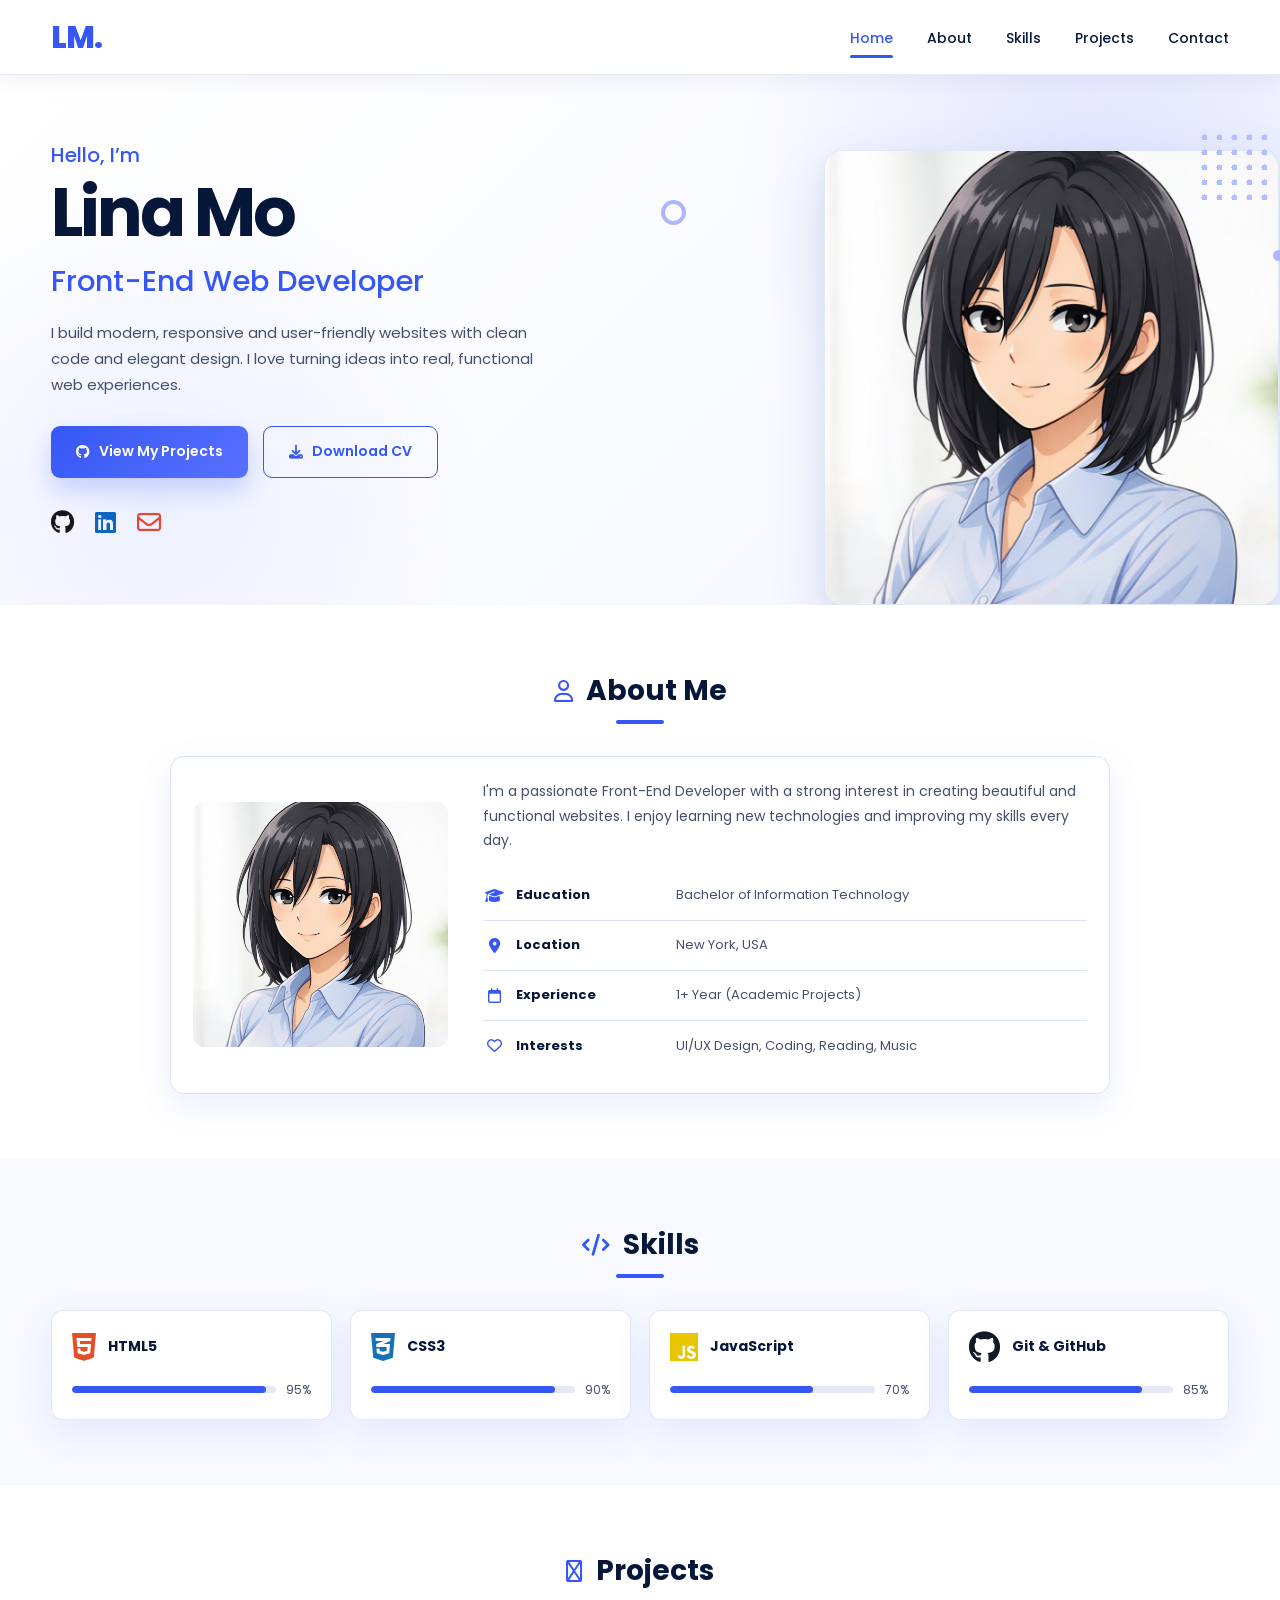
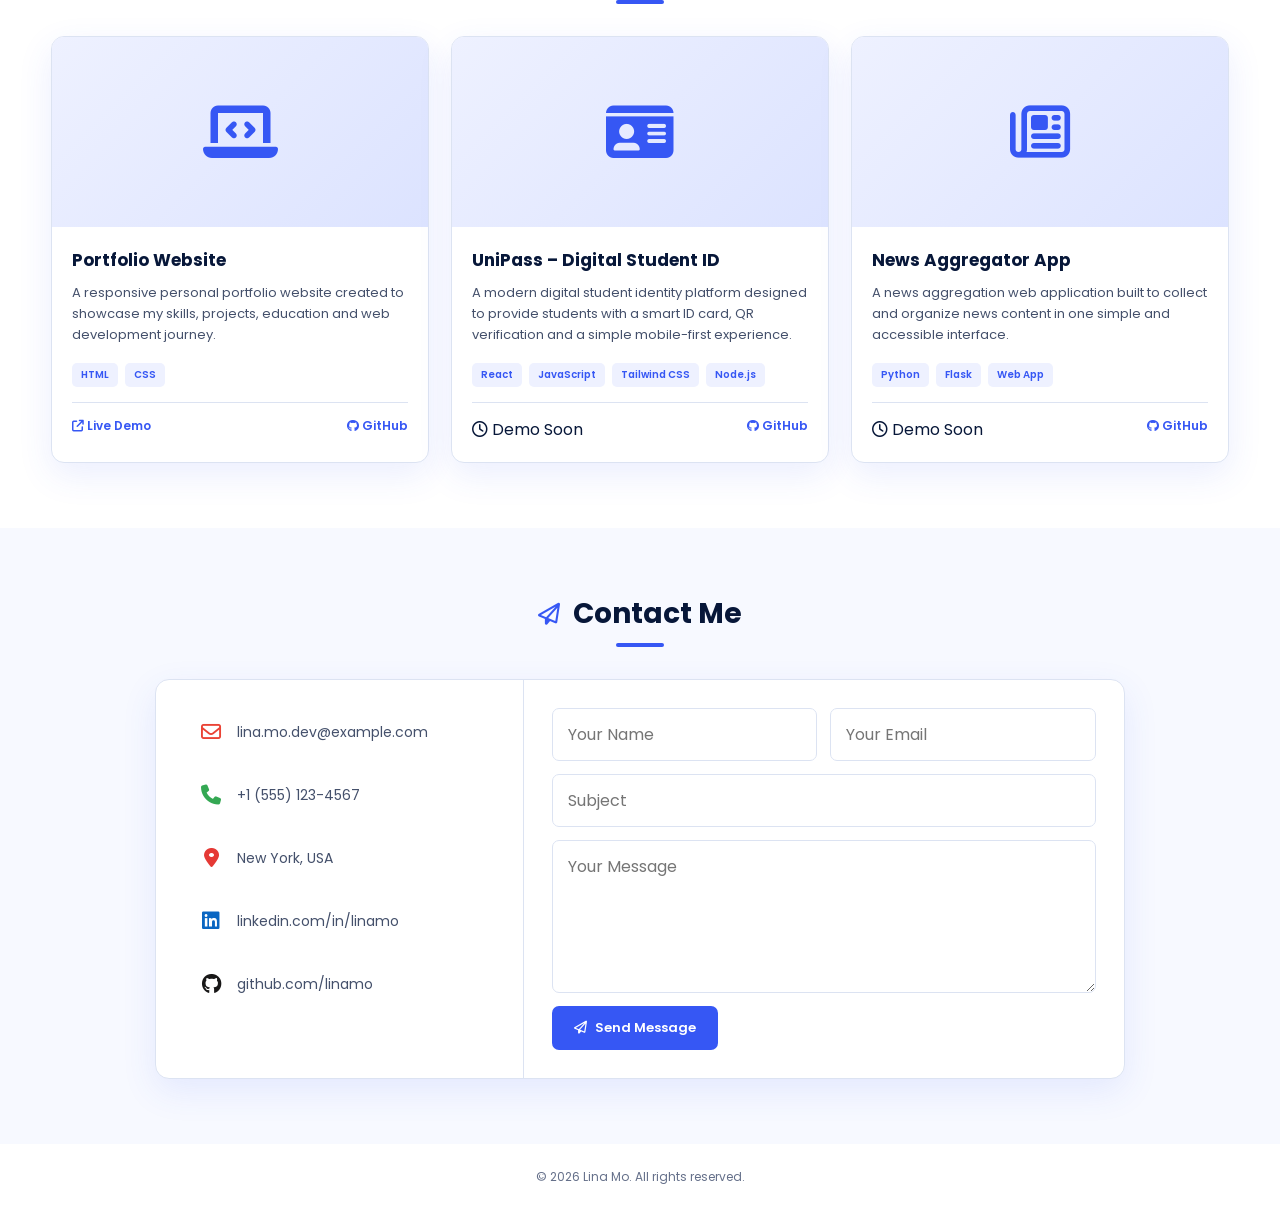
==== commit 22fb210b: "Update View My Projects link" ====
--- a/index.html
+++ b/index.html
@@ -68,10 +68,15 @@
   </p>
 
   <div class="hero-buttons">
-              <a href="#projects" class="btn primary-btn">
-                <i class="fa-regular fa-folder"></i>
-                View My Projects
-              </a>
+             <a
+  href="https://github.com/linamoayadnofal?tab=repositories"
+  target="_blank"
+  rel="noopener noreferrer"
+  class="btn primary-btn"
+>
+  <i class="fa-brands fa-github"></i>
+  View My Projects
+</a>
 
    <a
                 href="files/Lina_Mo_Sample_CV.pdf"
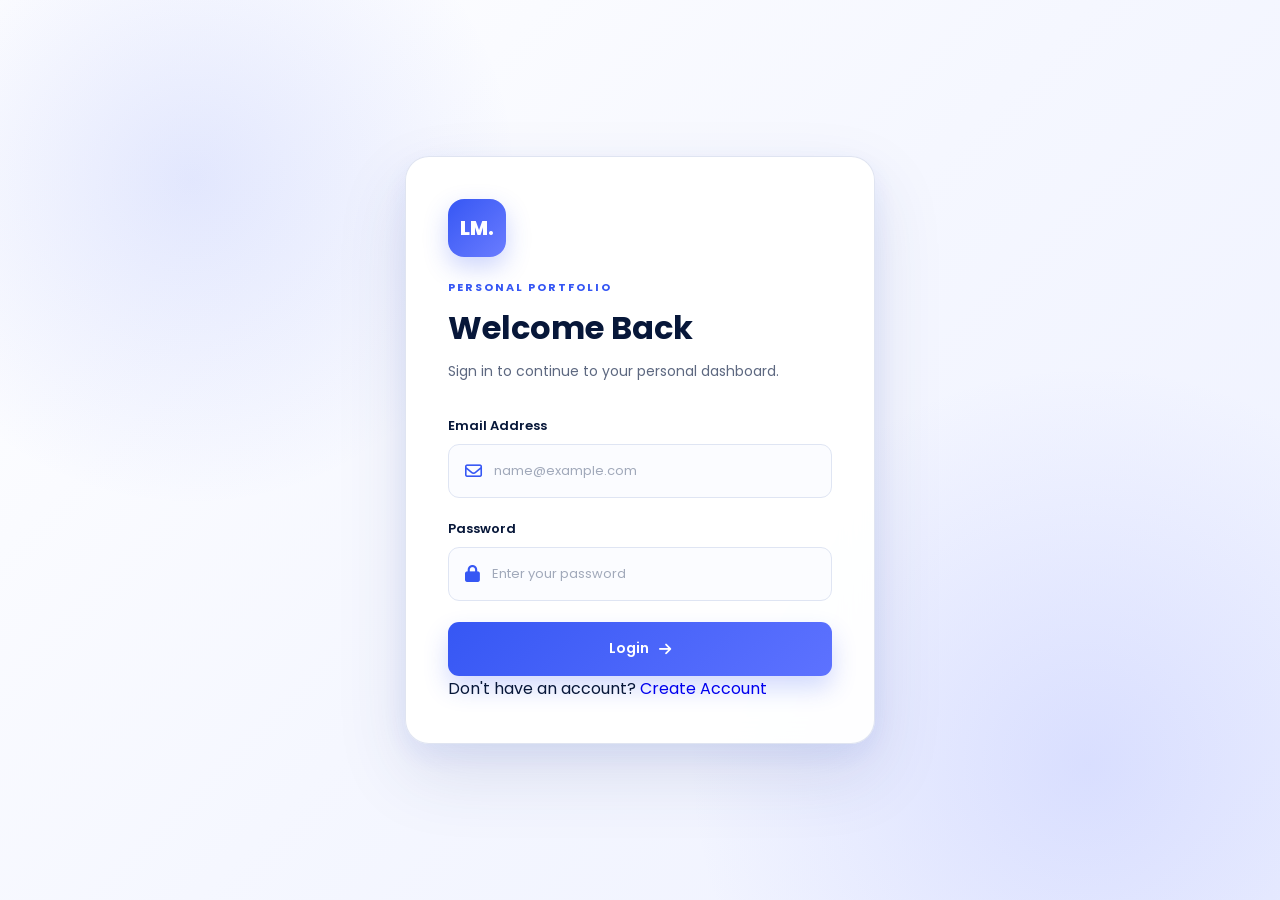
==== commit 8df926de: "Set login as main entry page" ====
--- a/index.html
+++ b/index.html
@@ -1,16 +1,12 @@
-<!DOCTYPE html>
+<!doctype html>
 <html lang="en">
   <head>
     <meta charset="UTF-8" />
+    <meta name="viewport" content="width=device-width, initial-scale=1.0" />
 
-   <meta
-      name="viewport"
-      content="width=device-width, initial-scale=1.0"
-    />
+ <title>Login | Lina Mo</title>
 
-  <title>Lina Mo | Portfolio</title>
-
-  <link rel="stylesheet" href="style.css" />
+ <link rel="stylesheet" href="login.css" />
 
   <link
       rel="stylesheet"
@@ -19,485 +15,65 @@
   </head>
 
   <body>
-<!-- Header -->
+    <main class="login-page">
+      <section class="login-card">
+        <div class="brand">
+          <div class="logo">LM.</div>
 
-  <header class="header">
-      <nav class="navbar container">
-        <a href="#home" class="logo">LM.</a>
+   <p class="small-title">PERSONAL PORTFOLIO</p>
 
-  <ul class="nav-links">
-  <li>
-    <a href="#home" class="active">Home</a>
-  </li>
+  <h1>Welcome Back</h1>
 
-  <li>
-    <a href="#about">About</a>
-  </li>
+  <p class="subtitle">
+            Sign in to continue to your personal dashboard.
+          </p>
+        </div>
 
-   <li>
-    <a href="#skills">Skills</a>
-   </li>
+<form class="login-form" id="loginForm">
+  <div class="input-group">
+    <label for="email">Email Address</label>
 
-   <li>
-    <a href="#projects">Projects</a>
-  </li>
+ <div class="input-box">
+      <i class="fa-regular fa-envelope"></i>
 
-   <li>
-            <a href="#contact">Contact</a>
-          </li>
-        </ul>
-      </nav>
-    </header>
-
- <main>
- <!-- Hero Section -->
-
- <section class="hero" id="home">
-        <div class="hero-container container">
-          <div class="hero-content">
-            <p class="hero-intro">Hello, I’m</p>
-
-   <h1>Lina Mo</h1>
-
-   <h2>Front-End Web Developer</h2>
-
-  <p class="hero-description">
-       I build modern, responsive and user-friendly websites
-       with clean code and elegant design. I love turning ideas
-       into real, functional web experiences.
-  </p>
-
-  <div class="hero-buttons">
-             <a
-  href="https://github.com/linamoayadnofal?tab=repositories"
-  target="_blank"
-  rel="noopener noreferrer"
-  class="btn primary-btn"
->
-  <i class="fa-brands fa-github"></i>
-  View My Projects
-</a>
-
-   <a
-                href="files/Lina_Mo_Sample_CV.pdf"
-                class="btn secondary-btn"
-                download
-              >
-                <i class="fa-solid fa-download"></i>
-                Download CV
-              </a>
-            </div>
-
-   <div class="social-links">
-             <a
-                 href="https://github.com/linamoayadnofal/portfolio-website"
-                 target="_blank"
-                 rel="noopener noreferrer"
-                 aria-label="GitHub"
-              >
-  <i class="fa-brands fa-github"></i>
-</a>
-
-   <a href="#" aria-label="LinkedIn">
-                <i class="fa-brands fa-linkedin"></i>
-              </a>
-
-   <a
-                href="mailto:lina.mo.dev@example.com"
-                aria-label="Email"
-              >
-                <i class="fa-regular fa-envelope"></i>
-              </a>
-            </div>
-          </div>
-
-  <div class="hero-visual">
-            <span class="shape circle-shape"></span>
-            <span class="shape dot-shape"></span>
-            <span class="shape dots-shape"></span>
-
-  <div class="hero-image-card">
- <img
-    src="./images/mikasa-transparent.png"
-    alt="Illustration of Lina Mo"
-  />
-
-            </div>
-          </div>
-        </div>
-      </section>
-
-<!-- About Section -->
-
-<section class="about section" id="about">
-        <div class="container">
-          <div class="section-heading">
-            <div class="heading-line">
-              <i class="fa-regular fa-user"></i>
-              <h2>About Me</h2>
-            </div>
-
-   <span class="heading-underline"></span>
-          </div>
-
-  <div class="about-card">
-            <div class="about-image">
-<img
-    src="./images/mikasa-transparent.png"
-    alt="Illustration of Lina Mo"
-  />
-
-            </div>
-
-   <div class="about-content">
-              <p class="about-description">
-                I'm a passionate Front-End Developer with a strong
-                interest in creating beautiful and functional websites.
-                I enjoy learning new technologies and improving my
-                skills every day.
-              </p>
-
-   <div class="about-details">
-                <div class="detail-row">
-                  <div class="detail-label">
-                    <i class="fa-solid fa-graduation-cap"></i>
-                    <strong>Education</strong>
-                  </div>
-
-   <p>Bachelor of Information Technology</p>
-                </div>
-
-  <div class="detail-row">
-                  <div class="detail-label">
-                    <i class="fa-solid fa-location-dot"></i>
-                    <strong>Location</strong>
-                  </div>
-
-   <p>New York, USA</p>
-                </div>
-
-   <div class="detail-row">
-                  <div class="detail-label">
-                    <i class="fa-regular fa-calendar"></i>
-                    <strong>Experience</strong>
-                  </div>
-
-  <p>1+ Year (Academic Projects)</p>
-                </div>
-
-  <div class="detail-row">
-                  <div class="detail-label">
-                    <i class="fa-regular fa-heart"></i>
-                    <strong>Interests</strong>
-                  </div>
-
-   <p>UI/UX Design, Coding, Reading, Music</p>
-                </div>
-              </div>
-            </div>
-          </div>
-        </div>
-      </section>
-
- <!-- Skills Section -->
-
- <section class="skills section" id="skills">
-        <div class="container">
-          <div class="section-heading">
-            <div class="heading-line">
-              <i class="fa-solid fa-code"></i>
-              <h2>Skills</h2>
-            </div>
-
-   <span class="heading-underline"></span>
-          </div>
-
-  <div class="skills-grid">
-            <article class="skill-card">
-              <div class="skill-top">
-                <i class="fa-brands fa-html5 html-icon"></i>
-                <h3>HTML5</h3>
-              </div>
-    <div class="skill-bottom">
-                <div class="progress">
-                  <span style="width: 95%"></span>
-                </div>
-
-   <p>95%</p>
-              </div>
-            </article>
-
-  <article class="skill-card">
-              <div class="skill-top">
-                <i class="fa-brands fa-css3-alt css-icon"></i>
-                <h3>CSS3</h3>
-              </div>
-
-  <div class="skill-bottom">
-                <div class="progress">
-                  <span style="width: 90%"></span>
+   <input
+        type="email"
+        id="email"
+        placeholder="name@example.com"
+        required
+      />
+    </div>
   </div>
 
-  <p>90%</p>
+  <div class="input-group">
+    <label for="password">Password</label>
+
+ <div class="input-box">
+      <i class="fa-solid fa-lock"></i>
+
+   <input
+        type="password"
+        id="password"
+        placeholder="Enter your password"
+        required
+      />
+    </div>
   </div>
-  </article>
 
-  <article class="skill-card">
-              <div class="skill-top">
-                <i class="fa-brands fa-js js-icon"></i>
-                <h3>JavaScript</h3>
-              </div>
-
-   <div class="skill-bottom">
-                <div class="progress">
-                  <span style="width: 70%"></span>
-                </div>
-
-   <p>70%</p>
-              </div>
-            </article>
-
-  <article class="skill-card">
-              <div class="skill-top">
-                <i class="fa-brands fa-github github-icon"></i>
-                <h3>Git & GitHub</h3>
-              </div>
-
-  <div class="skill-bottom">
-                <div class="progress">
-                  <span style="width: 85%"></span>
-                </div>
-
-  <p>85%</p>
-              </div>
-            </article>
-          </div>
-        </div>
-      </section>
+  <button type="submit" class="login-button">
+    Login
+    <i class="fa-solid fa-arrow-right"></i>
+  </button>
+</form>
 
 
-  <!-- Projects Section -->
-<section class="projects section" id="projects">
-  <div class="container">
 
- <div class="section-heading">
-      <div class="heading-line">
-        <i class="fa-regular fa-briefcase"></i>
-        <h2>Projects</h2>
-      </div>
-      <span class="heading-underline"></span>
-    </div>
-
-  <div class="projects-grid">
-
-  <!-- Portfolio Website -->
-  <article class="project-card">
-        <div class="project-image project-placeholder">
-          <i class="fa-solid fa-laptop-code"></i>
-   </div>
-
-   <div class="project-content">
-          <h3>Portfolio Website</h3>
-   <p>
-            A responsive personal portfolio website created to showcase
-            my skills, projects, education and web development journey.
-    </p>
-
-  <div class="project-tags">
-            <span>HTML</span>
-            <span>CSS</span>
-          </div>
-
-  <div class="project-links">
-            <a
-              href="https://linamoayadnofal.github.io/portfolio-website/"
-              target="_blank"
-              rel="noopener noreferrer"
-            >
-              <i class="fa-solid fa-arrow-up-right-from-square"></i>
-              Live Demo
-            </a>
-
-   <a
-              href="https://github.com/linamoayadnofal/portfolio-website"
-              target="_blank"
-              rel="noopener noreferrer"
-            >
-              <i class="fa-brands fa-github"></i>
-              GitHub
-            </a>
-          </div>
-        </div>
-  </article>
-
-
-  <!-- UniPass -->
- <article class="project-card">
-        <div class="project-image project-placeholder">
-          <i class="fa-solid fa-id-card"></i>
-        </div>
-
-   <div class="project-content">
-          <h3>UniPass – Digital Student ID</h3>
-
-   <p>
-            A modern digital student identity platform designed to provide
-            students with a smart ID card, QR verification and a simple
-            mobile-first experience.
+ <p class="signup-text">
+            Don't have an account?
+            <a href="#">Create Account</a>
           </p>
-
-   <div class="project-tags">
-            <span>React</span>
-            <span>JavaScript</span>
-            <span>Tailwind CSS</span>
-            <span>Node.js</span>
-          </div>
-
-  <div class="project-links">
-            <span class="coming-soon">
-              <i class="fa-regular fa-clock"></i>
-              Demo Soon
-            </span>
-
-  <a
-    href="https://github.com/linamoayadnofal/UniPass-"
-    target="_blank"
-    rel="noopener noreferrer"
-  >
-  <i class="fa-brands fa-github"></i>
-    GitHub
-  </a>
-   </div>
-   </div>
-   </article>
-
-
-   <!-- News Aggregator -->
-   <article class="project-card">
-        <div class="project-image project-placeholder">
-          <i class="fa-regular fa-newspaper"></i>
-  </div>
-
-  <div class="project-content">
-          <h3>News Aggregator App</h3>
-
-   <p>
-       A news aggregation web application built to collect and
-       organize news content in one simple and accessible interface.
-  </p>
-
-   <div class="project-tags">
-            <span>Python</span>
-            <span>Flask</span>
-            <span>Web App</span>
-          </div>
-
-   <div class="project-links">
-  <span class="coming-soon">
-  <i class="fa-regular fa-clock"></i>
-    Demo Soon
-  </span>
-
-   <a
-     href="https://github.com/linamoayadnofal/news-aggregator-app-bylinanofal"
-     target="_blank"
-     rel="noopener noreferrer"
-   >
-   <i class="fa-brands fa-github"></i>
-    GitHub
-  </a>
-  </div>
-  </div>
-  </article>
-
-  </div> 
-
-  </div> 
-</section> 
-
-<!-- Contact Section -->
-<section class="contact section" id="contact">
-        <div class="container">
-          <div class="section-heading">
-            <div class="heading-line">
-              <i class="fa-regular fa-paper-plane"></i>
-              <h2>Contact Me</h2>
-            </div>
-
-<span class="heading-underline"></span>
-          </div>
-
-  <div class="contact-card">
-            <div class="contact-info">
-              <div class="contact-item">
-                <i class="fa-regular fa-envelope"></i>
-                <p>lina.mo.dev@example.com</p>
-              </div>
-
-  <div class="contact-item">
-                <i class="fa-solid fa-phone"></i>
-                <p>+1 (555) 123-4567</p>
-              </div>
-
-  <div class="contact-item">
-                <i class="fa-solid fa-location-dot"></i>
-                <p>New York, USA</p>
-              </div>
-
-   <div class="contact-item">
-                <i class="fa-brands fa-linkedin"></i>
-                <p>linkedin.com/in/linamo</p>
-              </div>
-
-   <div class="contact-item">
-                <i class="fa-brands fa-github"></i>
-                <p>github.com/linamo</p>
-              </div>
-            </div>
-
-  <form class="contact-form">
-              <div class="form-row">
-                <input
-                  type="text"
-                  name="name"
-                  placeholder="Your Name"
-                  required
-                />
-
-  <input
-                  type="email"
-                  name="email"
-                  placeholder="Your Email"
-                  required
-                />
-              </div>
-
-  <input
-                type="text"
-                name="subject"
-                placeholder="Subject"
-                required
-              />
-
-  <textarea
-                name="message"
-                placeholder="Your Message"
-                rows="5"
-                required
-              ></textarea>
-
-  <button type="submit" class="send-button">
-                <i class="fa-regular fa-paper-plane"></i>
-                Send Message
-              </button>
-            </form>
-          </div>
-        </div>
       </section>
     </main>
-
-<footer class="footer">
-      <p>© 2026 Lina Mo. All rights reserved.</p>
-    </footer>
+    <script src="login.js"></script>
   </body>
-</html>+</html>
--- a/login.css
+++ b/login.css
@@ -0,0 +1,506 @@
+@import url("https://fonts.googleapis.com/css2?family=Poppins:wght@400;500;600;700;800&display=swap");
+
+:root {
+  --primary: #3657f4;
+  --primary-dark: #2842d8;
+  --dark: #071739;
+  --text: #5d6880;
+  --border: #dfe5f3;
+  --white: #ffffff;
+  --background: #f5f7ff;
+}
+
+* {
+  margin: 0;
+  padding: 0;
+  box-sizing: border-box;
+}
+
+body {
+  min-height: 100vh;
+
+  font-family: "Poppins", sans-serif;
+
+  color: var(--dark);
+
+  background:
+    radial-gradient(
+      circle at 15% 20%,
+      rgba(54, 87, 244, 0.13),
+      transparent 25%
+    ),
+    radial-gradient(
+      circle at 85% 85%,
+      rgba(111, 129, 255, 0.18),
+      transparent 30%
+    ),
+    linear-gradient(
+      135deg,
+      #ffffff 0%,
+      #f5f7ff 50%,
+      #eef1ff 100%
+    );
+}
+
+button,
+input {
+  font: inherit;
+}
+
+a {
+  text-decoration: none;
+}
+
+.login-page {
+  width: 100%;
+  min-height: 100vh;
+
+  padding: 40px 20px;
+
+  display: flex;
+  justify-content: center;
+  align-items: center;
+}
+
+.login-card {
+  width: min(470px, 100%);
+
+  padding: 42px;
+
+  border: 1px solid rgba(220, 226, 240, 0.9);
+  border-radius: 24px;
+
+  background-color: rgba(255, 255, 255, 0.94);
+
+  box-shadow:
+    0 30px 70px rgba(50, 65, 125, 0.13),
+    0 10px 30px rgba(54, 87, 244, 0.08);
+
+  backdrop-filter: blur(15px);
+}
+
+.brand {
+  margin-bottom: 32px;
+}
+
+.logo {
+  width: 58px;
+  height: 58px;
+
+  margin-bottom: 22px;
+
+  display: flex;
+  justify-content: center;
+  align-items: center;
+
+  color: var(--white);
+
+  font-size: 20px;
+  font-weight: 800;
+
+  border-radius: 16px;
+
+  background:
+    linear-gradient(
+      135deg,
+      var(--primary),
+      #6a7cff
+    );
+
+  box-shadow: 0 10px 25px rgba(54, 87, 244, 0.25);
+}
+
+.small-title {
+  color: var(--primary);
+
+  font-size: 11px;
+  font-weight: 700;
+  letter-spacing: 2px;
+
+  margin-bottom: 8px;
+}
+
+.brand h1 {
+  color: var(--dark);
+
+  font-size: 32px;
+
+  margin-bottom: 8px;
+}
+
+.subtitle {
+  color: var(--text);
+
+  font-size: 14px;
+  line-height: 1.7;
+}
+
+.login-form {
+  display: flex;
+  flex-direction: column;
+  gap: 21px;
+}
+
+.input-group label {
+  display: block;
+
+  color: var(--dark);
+
+  font-size: 13px;
+  font-weight: 600;
+
+  margin-bottom: 8px;
+}
+
+.password-heading {
+  display: flex;
+  justify-content: space-between;
+  align-items: center;
+}
+
+.forgot-link {
+  color: var(--primary);
+
+  font-size: 12px;
+  font-weight: 500;
+}
+
+.input-box {
+  height: 54px;
+
+  padding: 0 16px;
+
+  display: flex;
+  align-items: center;
+  gap: 12px;
+
+  border: 1px solid var(--border);
+  border-radius: 11px;
+
+  background-color: #fbfcff;
+
+  transition:
+    border-color 0.25s ease,
+    box-shadow 0.25s ease,
+    background-color 0.25s ease;
+}
+
+.input-box:focus-within {
+  border-color: var(--primary);
+
+  background-color: var(--white);
+
+  box-shadow: 0 0 0 4px rgba(54, 87, 244, 0.08);
+}
+
+.input-box > i {
+  color: var(--primary);
+
+  font-size: 17px;
+}
+
+.input-box input {
+  width: 100%;
+
+  outline: none;
+  border: none;
+
+  color: var(--dark);
+
+  background: transparent;
+
+  font-size: 13px;
+}
+
+.input-box input::placeholder {
+  color: #a1a9ba;
+}
+
+.eye-button {
+  padding: 5px;
+
+  border: none;
+  cursor: pointer;
+
+  color: #7c879d;
+
+  background: transparent;
+}
+
+.remember-row {
+  margin-top: -7px;
+}
+
+.remember {
+  display: inline-flex;
+  align-items: center;
+  gap: 8px;
+
+  color: var(--text);
+
+  font-size: 12px;
+
+  cursor: pointer;
+}
+
+.remember input {
+  accent-color: var(--primary);
+}
+
+.login-button {
+  min-height: 54px;
+
+  display: flex;
+  justify-content: center;
+  align-items: center;
+  gap: 10px;
+
+  border: none;
+  border-radius: 11px;
+
+  cursor: pointer;
+
+  color: var(--white);
+
+  font-size: 14px;
+  font-weight: 600;
+
+  background:
+    linear-gradient(
+      135deg,
+      var(--primary),
+      #5d72ff
+    );
+
+  box-shadow: 0 12px 24px rgba(54, 87, 244, 0.22);
+
+  transition:
+    transform 0.25s ease,
+    box-shadow 0.25s ease;
+}
+
+.login-button:hover {
+  transform: translateY(-2px);
+
+  box-shadow: 0 16px 30px rgba(54, 87, 244, 0.28);
+}
+
+.divider {
+  display: flex;
+  align-items: center;
+  gap: 12px;
+}
+
+.divider span {
+  height: 1px;
+  flex: 1;
+
+  background-color: var(--border);
+}
+
+.divider p {
+  color: #9ba4b6;
+
+  font-size: 10px;
+  font-weight: 600;
+}
+
+.face-button {
+  width: 100%;
+
+  padding: 13px 15px;
+
+  display: flex;
+  align-items: center;
+  gap: 13px;
+
+  text-align: left;
+
+  cursor: pointer;
+
+  border: 1px solid var(--border);
+  border-radius: 12px;
+
+  background-color: var(--white);
+
+  transition:
+    border-color 0.25s ease,
+    transform 0.25s ease,
+    background-color 0.25s ease;
+}
+
+.face-button:hover {
+  border-color: #b8c3ff;
+
+  background-color: #fafbff;
+
+  transform: translateY(-2px);
+}
+
+.face-icon {
+  width: 44px;
+  height: 44px;
+
+  flex-shrink: 0;
+
+  display: flex;
+  justify-content: center;
+  align-items: center;
+
+  color: var(--primary);
+
+  font-size: 20px;
+
+  border-radius: 10px;
+
+  background-color: #eef1ff;
+}
+
+.face-text {
+  display: flex;
+  flex-direction: column;
+  gap: 3px;
+}
+
+.face-text strong {
+  color: var(--dark);
+
+  font-size: 13px;
+}
+
+.face-text span {
+  color: var(--text);
+
+  font-size: 10px;
+}
+
+/* =========================
+   VERIFICATION STEP
+========================= */
+
+.verification-step {
+  display: none;
+  text-align: center;
+}
+
+.verification-step.active {
+  display: block;
+}
+
+.verification-icon-large {
+  width: 64px;
+  height: 64px;
+  margin: 0 auto 18px;
+
+  display: flex;
+  align-items: center;
+  justify-content: center;
+
+  border-radius: 18px;
+  background-color: #eef1ff;
+
+  color: var(--primary);
+  font-size: 26px;
+}
+
+.verification-step h2 {
+  margin-bottom: 8px;
+
+  color: var(--dark);
+  font-size: 26px;
+  font-weight: 700;
+}
+
+.verification-step > p {
+  margin-bottom: 24px;
+
+  color: var(--text);
+  font-size: 13px;
+  line-height: 1.6;
+}
+
+.otp-inputs {
+  display: flex;
+  justify-content: center;
+  align-items: center;
+  gap: 10px;
+
+  margin: 25px 0 18px;
+}
+
+.otp-inputs input {
+  width: 50px;
+  height: 56px;
+  padding: 0;
+
+  border: 1px solid var(--border);
+  border-radius: 11px;
+  outline: none;
+
+  background-color: #fbfcff;
+
+  color: var(--dark);
+  font-size: 20px;
+  font-weight: 700;
+  text-align: center;
+}
+
+.otp-inputs input:focus {
+  border-color: var(--primary);
+
+  box-shadow: 0 0 0 4px rgba(54, 87, 244, 0.1);
+}
+
+.demo-code {
+  margin-bottom: 20px;
+
+  color: #8a94a8;
+  font-size: 11px;
+}
+
+.demo-code strong {
+  color: var(--primary);
+}
+
+.verification-step .login-button {
+  width: 100%;
+}
+
+.verification-message {
+  min-height: 20px;
+  margin-top: 15px;
+
+  font-size: 12px;
+  font-weight: 600;
+}
+
+
+/* =========================
+   RESPONSIVE
+========================= */
+
+@media (max-width: 520px) {
+  .login-page {
+    padding: 20px 14px;
+  }
+
+  .login-card {
+    padding: 30px 20px;
+    border-radius: 18px;
+  }
+
+  .brand h1 {
+    font-size: 27px;
+  }
+
+  .otp-inputs {
+    gap: 6px;
+  }
+
+  .otp-inputs input {
+    width: 42px;
+    height: 50px;
+  }
+}
+
+
